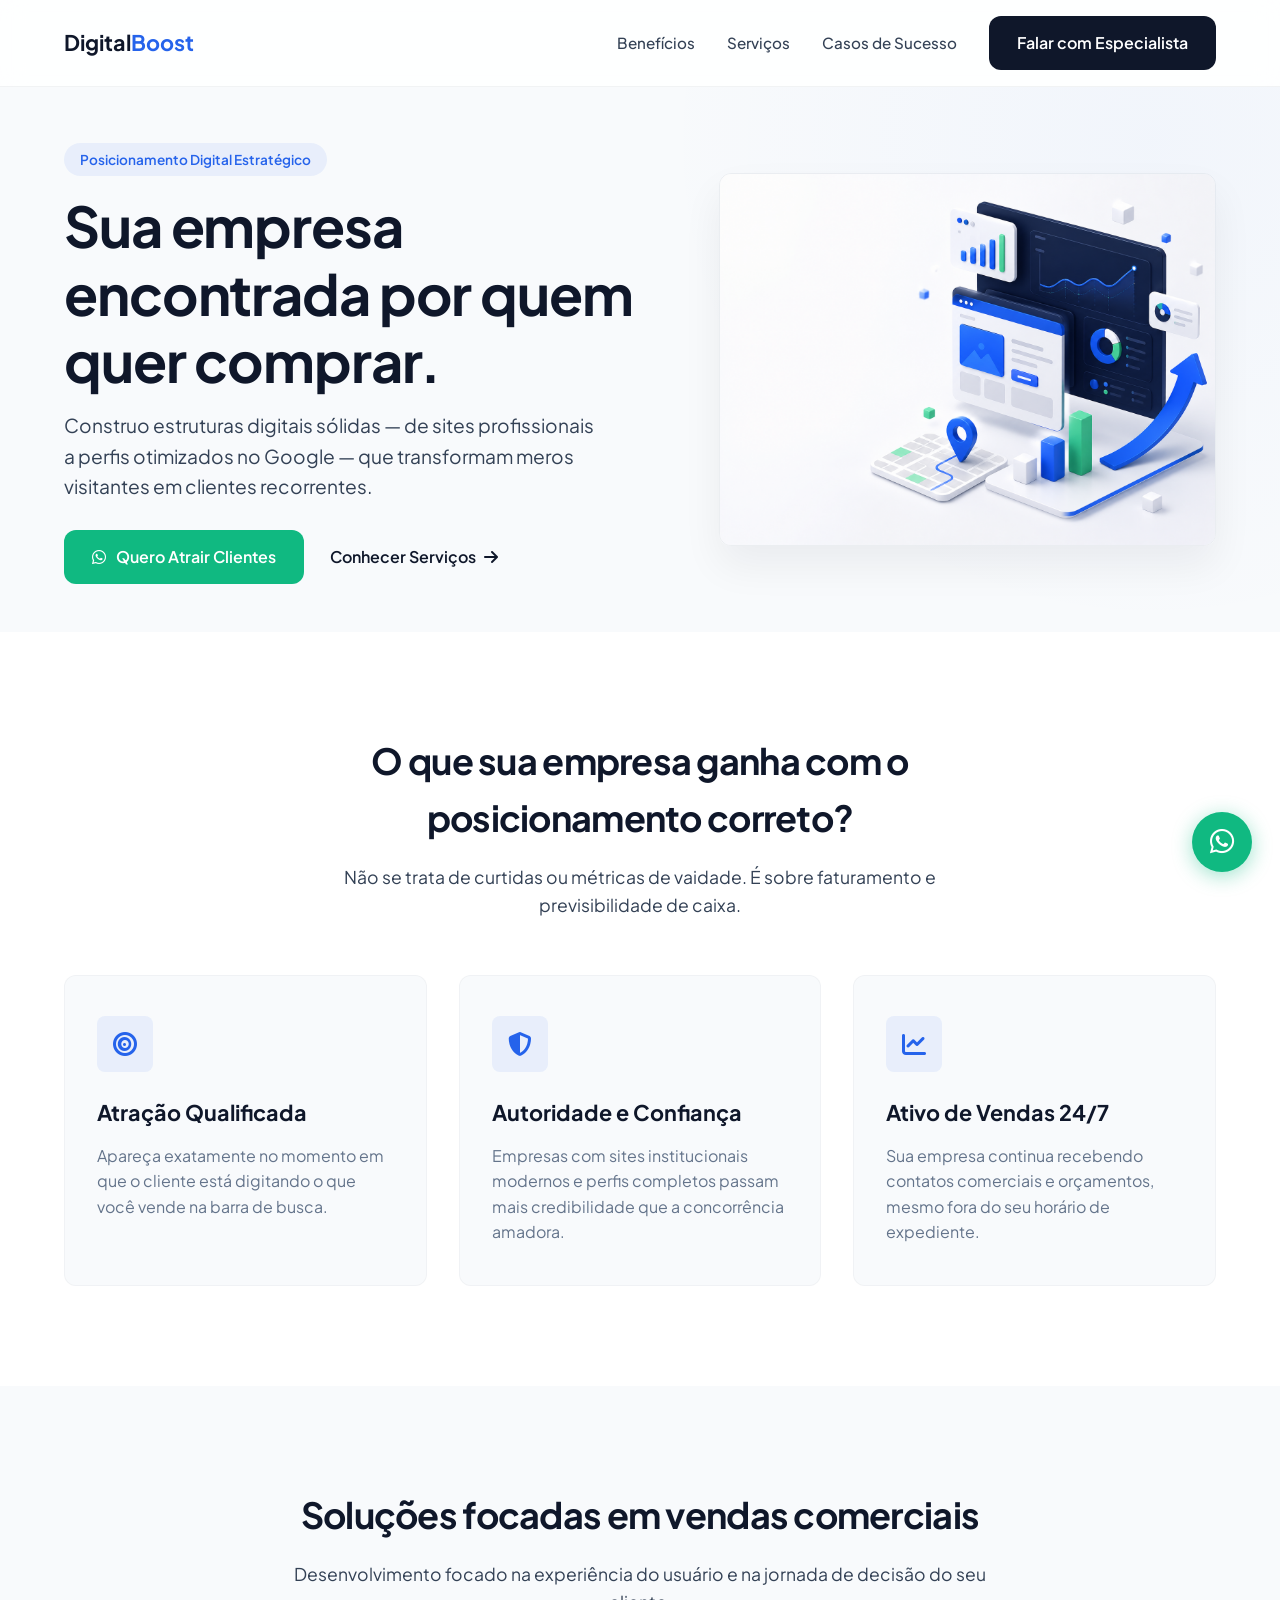
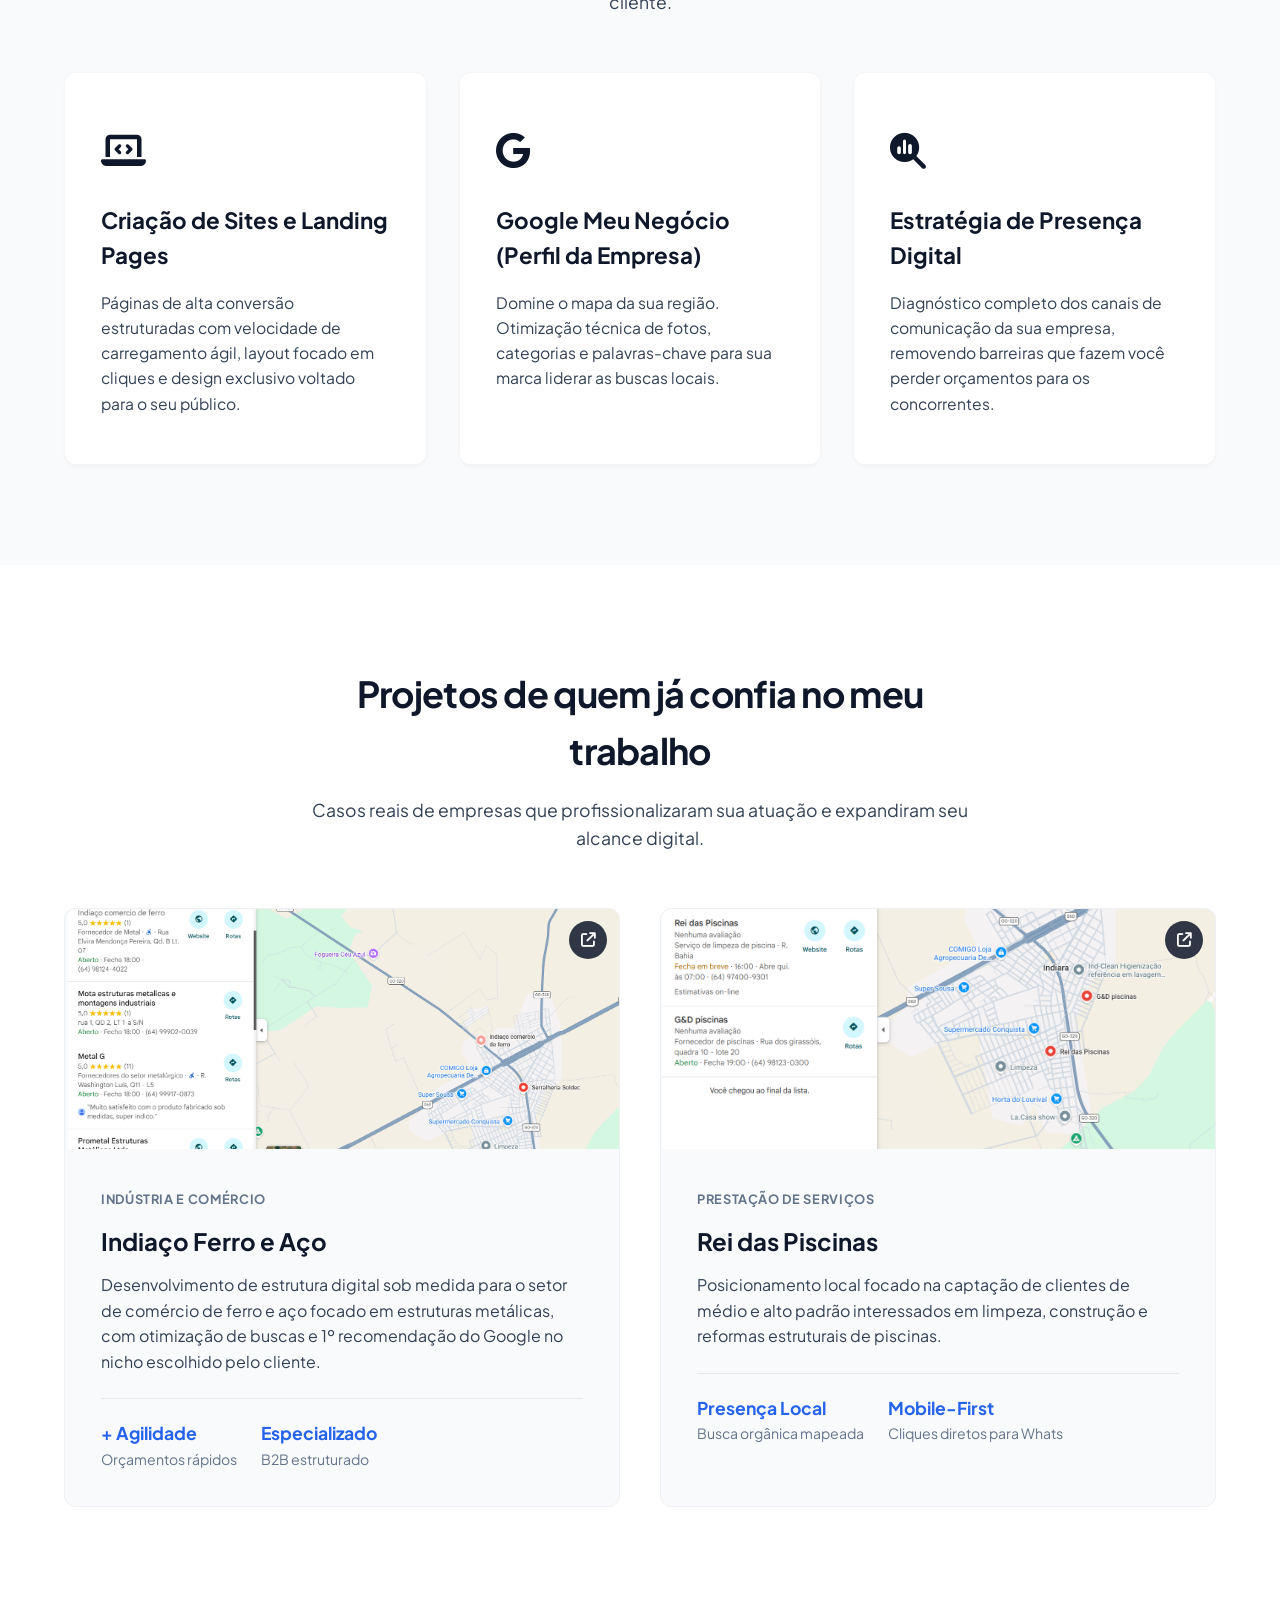
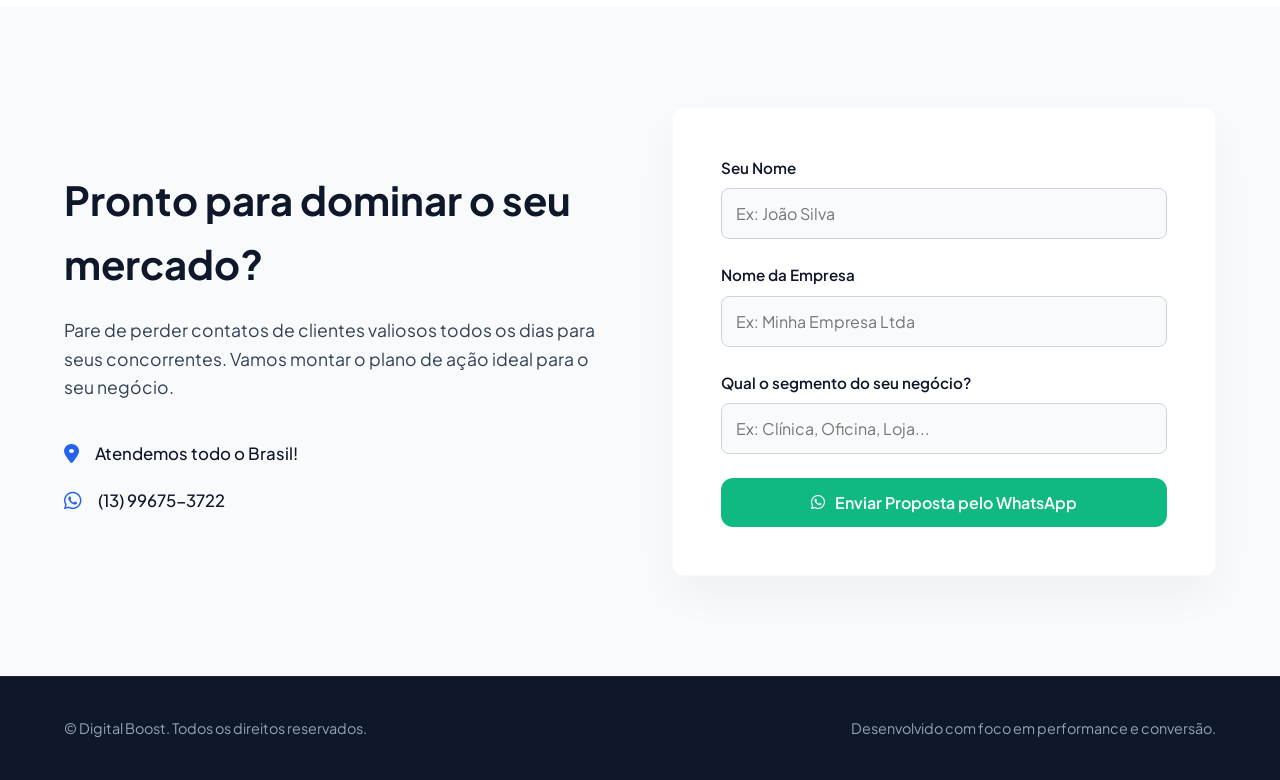
==== index.html @ 7103de3c "Primeira Versao do site" ====
<!DOCTYPE html>
<html lang="pt-BR">
<head>
    <meta charset="UTF-8">
    <meta name="viewport" content="width=device-width, initial-scale=1.0">
    <meta name="description" content="Digital Boost: especialista em posicionamento digital, criação de sites e Google Meu Negócio. Atraia mais clientes qualificados para sua empresa.">
    <meta name="keywords" content="posicionamento digital, criação de sites, google meu negocio, marketing digital, landing page, colocar empresa no google, digital boost, presença digital">
    <meta name="robots" content="index, follow">
    
    <!-- Open Graph (Redes Sociais) -->
    <meta property="og:title" content="Digital Boost | Posicionamento Digital e Sites de Alta Conversão">
    <meta property="og:description" content="Transforme a presença digital da sua empresa. Criação de sites profissionais e otimização de Google Meu Negócio.">
    <meta property="og:type" content="website">
    <meta property="og:url" content="https://www.digitalboost.com.br">
    <!-- FIX: og:image adicionado (substituir pelo caminho real da imagem) -->
    <meta property="og:image" content="imagens/og-cover.jpg">
    
    <title>Digital Boost | Posicionamento Digital e Sites de Alta Conversão</title>
    
    <link rel="preconnect" href="https://fonts.googleapis.com">
    <link rel="preconnect" href="https://fonts.gstatic.com" crossorigin>
    <link href="https://fonts.googleapis.com/css2?family=Plus+Jakarta+Sans:wght@400;500;600;700&display=swap" rel="stylesheet">
    <link rel="stylesheet" href="https://cdnjs.cloudflare.com/ajax/libs/font-awesome/6.4.0/css/all.min.css">
    
    <link rel="stylesheet" href="style.css">

    <!-- Schema.org para SEO Local — FIX: telefone e url corrigidos -->
    <script type="application/ld+json">
    {
      "@context": "https://schema.org",
      "@type": "LocalBusiness",
      "name": "Digital Boost - Posicionamento Digital",
      "telephone": "+5513996753722",
      "url": "https://www.digitalboost.com.br",
      "address": {
        "@type": "PostalAddress",
        "addressLocality": "São Paulo",
        "addressRegion": "SP",
        "addressCountry": "BR"
      },
      "service": [
        {"@type": "Service", "name": "Criação de Sites"},
        {"@type": "Service", "name": "Otimização de Google Meu Negócio"},
        {"@type": "Service", "name": "Posicionamento Digital Estratégico"}
      ]
    }
    </script>
</head>
<body>

    <!-- Header Navigation -->
    <header class="header">
        <div class="container header-container">
            <!-- FIX: nome da marca atualizado para Digital Boost -->
            <a href="#" class="logo">Digital<span>Boost</span></a>
            <nav class="nav-menu" role="navigation" aria-label="Menu principal">
                <a href="#beneficios">Benefícios</a>
                <a href="#servicos">Serviços</a>
                <a href="#experiencia">Casos de Sucesso</a>
                <a href="#contato" class="btn btn-secondary">Falar com Especialista</a>
            </nav>
            <button class="menu-toggle" aria-label="Abrir menu" aria-expanded="false" aria-controls="nav-menu">
                <i class="fa-solid fa-bars" aria-hidden="true"></i>
            </button>
        </div>
    </header>

    <!-- Hero Section -->
    <section class="hero">
        <div class="container hero-container">
            <div class="hero-content">
                <span class="badge">Posicionamento Digital Estratégico</span>
                <h1>Sua empresa encontrada por quem quer comprar.</h1>
                <p>Construo estruturas digitais sólidas — de sites profissionais a perfis otimizados no Google — que transformam meros visitantes em clientes recorrentes.</p>
                <div class="hero-actions">
                    <!-- FIX: número de WhatsApp corrigido para 5513996753722 -->
                    <a href="https://wa.me/5513996753722?text=Olá! Gostaria de posicionar minha empresa na internet." target="_blank" rel="noopener noreferrer" class="btn btn-primary">
                        <i class="fa-brands fa-whatsapp" aria-hidden="true"></i> Quero Atrair Clientes
                    </a>
                    <a href="#servicos" class="btn btn-text">Conhecer Serviços <i class="fa-solid fa-arrow-right" aria-hidden="true"></i></a>
                </div>
            </div>
            <div class="hero-image">
                <img src="imagens/hero-image.png" alt="Dashboard de métricas e posicionamento digital" loading="eager" width="600" height="450">
            </div>
        </div>
    </section>

    <!-- Benefícios / Para Quem É -->
    <section id="beneficios" class="beneficios">
        <div class="container">
            <div class="section-header">
                <h2>O que sua empresa ganha com o posicionamento correto?</h2>
                <p>Não se trata de curtidas ou métricas de vaidade. É sobre faturamento e previsibilidade de caixa.</p>
            </div>
            <div class="beneficios-grid">
                <div class="beneficio-card">
                    <div class="icon-box"><i class="fa-solid fa-bullseye" aria-hidden="true"></i></div>
                    <h3>Atração Qualificada</h3>
                    <p>Apareça exatamente no momento em que o cliente está digitando o que você vende na barra de busca.</p>
                </div>
                <div class="beneficio-card">
                    <div class="icon-box"><i class="fa-solid fa-shield-halved" aria-hidden="true"></i></div>
                    <h3>Autoridade e Confiança</h3>
                    <p>Empresas com sites institucionais modernos e perfis completos passam mais credibilidade que a concorrência amadora.</p>
                </div>
                <div class="beneficio-card">
                    <div class="icon-box"><i class="fa-solid fa-chart-line" aria-hidden="true"></i></div>
                    <h3>Ativo de Vendas 24/7</h3>
                    <p>Sua empresa continua recebendo contatos comerciais e orçamentos, mesmo fora do seu horário de expediente.</p>
                </div>
            </div>
        </div>
    </section>

    <!-- Serviços -->
    <section id="servicos" class="servicos">
        <div class="container">
            <div class="section-header">
                <h2>Soluções focadas em vendas comerciais</h2>
                <p>Desenvolvimento focado na experiência do usuário e na jornada de decisão do seu cliente.</p>
            </div>
            <div class="servicos-grid">
                <div class="servico-card">
                    <div class="servico-icon"><i class="fa-solid fa-laptop-code" aria-hidden="true"></i></div>
                    <h3>Criação de Sites e Landing Pages</h3>
                    <p>Páginas de alta conversão estruturadas com velocidade de carregamento ágil, layout focado em cliques e design exclusivo voltado para o seu público.</p>
                </div>
                <div class="servico-card">
                    <div class="servico-icon"><i class="fa-brands fa-google" aria-hidden="true"></i></div>
                    <h3>Google Meu Negócio (Perfil da Empresa)</h3>
                    <p>Domine o mapa da sua região. Otimização técnica de fotos, categorias e palavras-chave para sua marca liderar as buscas locais.</p>
                </div>
                <div class="servico-card">
                    <div class="servico-icon"><i class="fa-solid fa-magnifying-glass-chart" aria-hidden="true"></i></div>
                    <h3>Estratégia de Presença Digital</h3>
                    <p>Diagnóstico completo dos canais de comunicação da sua empresa, removendo barreiras que fazem você perder orçamentos para os concorrentes.</p>
                </div>
            </div>
        </div>
    </section>

    <!-- Experiência / Prova Social -->
    <section id="experiencia" class="experiencia">
        <div class="container">
            <div class="section-header">
                <h2>Projetos de quem já confia no meu trabalho</h2>
                <p>Casos reais de empresas que profissionalizaram sua atuação e expandiram seu alcance digital.</p>
            </div>
            <div class="portfolio-grid">
                <!-- Cliente 1 -->
                <div class="portfolio-card">
                    <div class="portfolio-img-wrapper">
                        <!-- FIX: loading="lazy" adicionado nas imagens abaixo da dobra -->
                        <!-- FIX: imagem agora dentro do <a> — clicar na foto leva ao site do cliente -->
                        <a href="https://www.indiaco.com.br" target="_blank" rel="noopener noreferrer" class="portfolio-link" aria-label="Visitar site da Indiaço Ferro e Aço">
                            <img src="imagens/case-indiaco.png" alt="Case de Sucesso Indiaço - site de comércio de ferro e aço" loading="lazy" width="600" height="240">
                            <i class="fa-solid fa-arrow-up-right-from-square" aria-hidden="true"></i>
                        </a>
                    </div>
                    <div class="portfolio-content">
                        <span class="client-tag">Indústria e Comércio</span>
                        <h3>Indiaço Ferro e Aço</h3>
                        <p class="description">Desenvolvimento de estrutura digital sob medida para o setor de comércio de ferro e aço focado em estruturas metálicas, com otimização de buscas e 1º recomendação do Google no nicho escolhido pelo cliente.</p>
                        <div class="results">
                            <div class="result-item"><strong>+ Agilidade</strong><span>Orçamentos rápidos</span></div>
                            <div class="result-item"><strong>Especializado</strong><span>B2B estruturado</span></div>
                        </div>
                    </div>
                </div>
                <!-- Cliente 2 -->
                <div class="portfolio-card">
                    <div class="portfolio-img-wrapper">
                        <a href="https://reidaspiscinas.vercel.app" target="_blank" rel="noopener noreferrer" class="portfolio-link" aria-label="Visitar site do Rei das Piscinas">
                            <img src="imagens/case-rei-das-piscinas.png" alt="Case de Sucesso Rei das Piscinas - posicionamento local" loading="lazy" width="600" height="240">
                            <i class="fa-solid fa-arrow-up-right-from-square" aria-hidden="true"></i>
                        </a>
                    </div>
                    <div class="portfolio-content">
                        <span class="client-tag">Prestação de Serviços</span>
                        <h3>Rei das Piscinas</h3>
                        <p class="description">Posicionamento local focado na captação de clientes de médio e alto padrão interessados em limpeza, construção e reformas estruturais de piscinas.</p>
                        <div class="results">
                            <div class="result-item"><strong>Presença Local</strong><span>Busca orgânica mapeada</span></div>
                            <div class="result-item"><strong>Mobile-First</strong><span>Cliques diretos para Whats</span></div>
                        </div>
                    </div>
                </div>
            </div>
        </div>
    </section>

    <!-- Contato -->
    <section id="contato" class="contato">
        <div class="container contato-container">
            <div class="contato-info">
                <h2>Pronto para dominar o seu mercado?</h2>
                <p>Pare de perder contatos de clientes valiosos todos os dias para seus concorrentes. Vamos montar o plano de ação ideal para o seu negócio.</p>
                <div class="info-items">
                    <div class="info-item">
                        <i class="fa-solid fa-location-dot" aria-hidden="true"></i>
                        <span>Atendemos todo o Brasil!</span>
                    </div>
                    <div class="info-item">
                        <i class="fa-brands fa-whatsapp" aria-hidden="true"></i>
                        <!-- FIX: número atualizado -->
                        <span>(13) 99675-3722</span>
                    </div>
                </div>
            </div>
            <div class="contato-form-wrapper">
                <!-- FIX: novalidate evita submit nativo; action="#" previne reload acidental -->
                <form id="leadForm" class="contato-form" action="#" novalidate>
                    <div class="form-group">
                        <label for="name">Seu Nome</label>
                        <input type="text" id="name" name="name" required placeholder="Ex: João Silva" autocomplete="name">
                    </div>
                    <div class="form-group">
                        <label for="company">Nome da Empresa</label>
                        <input type="text" id="company" name="company" required placeholder="Ex: Minha Empresa Ltda" autocomplete="organization">
                    </div>
                    <div class="form-group">
                        <label for="segment">Qual o segmento do seu negócio?</label>
                        <input type="text" id="segment" name="segment" required placeholder="Ex: Clínica, Oficina, Loja...">
                    </div>
                    <!-- FIX: botão com estado de carregamento (gerenciado via JS) -->
                    <button type="submit" class="btn btn-primary btn-full" id="submitBtn">
                        <i class="fa-brands fa-whatsapp" aria-hidden="true"></i>
                        <span class="btn-label">Enviar Proposta pelo WhatsApp</span>
                    </button>
                </form>
            </div>
        </div>
    </section>

    <!-- Footer -->
    <footer class="footer">
        <div class="container footer-container">
            <!-- FIX: NAP (Nome, Endereço, Telefone) para SEO local -->
            <p>&copy; <span id="footerYear"></span> Digital Boost. Todos os direitos reservados.</p>
            <p>Desenvolvido com foco em performance e conversão.</p>
        </div>
    </footer>

    <!-- FIX: Botão flutuante de WhatsApp (estava ausente no projeto original) -->
    <a href="https://wa.me/5513996753722?text=Olá! Vim pelo site e gostaria de um diagnóstico gratuito." 
       target="_blank" rel="noopener noreferrer" 
       class="whatsapp-float" 
       aria-label="Falar pelo WhatsApp">
        <i class="fa-brands fa-whatsapp" aria-hidden="true"></i>
    </a>

    <script src="script.js"></script>
</body>
</html>
---- style.css ----
/* ==========================================================================
   RESET & VARIÁVEIS DO SISTEMA DE DESIGN
   ========================================================================== */
:root {
    --bg-primary: #f8fafc;
    --bg-secondary: #ffffff;
    --color-primary: #0f172a;
    --color-secondary: #334155;
    --color-muted: #64748b;
    --color-accent: #2563eb;
    --color-success: #10b981;
    
    --font-main: 'Plus Jakarta Sans', sans-serif;
    --border-radius: 12px;
    --transition-fast: 0.2s ease;
    --transition-normal: 0.3s ease;
    --container-width: 1200px;
}

/* FIX: scroll-behavior movido para html, não no seletor universal */
html {
    scroll-behavior: smooth;
}

* {
    box-sizing: border-box;
    margin: 0;
    padding: 0;
    font-family: var(--font-main);
}

body {
    background-color: var(--bg-primary);
    color: var(--color-primary);
    line-height: 1.6;
    overflow-x: hidden;
}

/* ==========================================================================
   COMPONENTES GLOBAIS REUSÁVEIS
   ========================================================================== */
.container {
    width: 100%;
    max-width: var(--container-width);
    margin: 0 auto;
    padding: 0 24px;
}

.btn {
    display: inline-flex;
    align-items: center;
    justify-content: center;
    gap: 10px;
    padding: 14px 28px;
    border-radius: var(--border-radius);
    font-weight: 600;
    font-size: 1rem;
    text-decoration: none;
    cursor: pointer;
    transition: all var(--transition-fast);
    border: none;
    min-height: 48px; /* FIX: área de toque mínima para acessibilidade mobile */
}

.btn-primary {
    background-color: var(--color-success);
    color: #ffffff;
}

.btn-primary:hover {
    background-color: #059669;
    transform: translateY(-2px);
    box-shadow: 0 8px 20px rgba(16, 185, 129, 0.2);
}

/* FIX: estado de carregamento do botão de submit */
.btn-primary:disabled {
    opacity: 0.7;
    cursor: not-allowed;
    transform: none;
}

.btn-secondary {
    background-color: var(--color-primary);
    color: #ffffff;
}

.btn-secondary:hover {
    background-color: #1e293b;
}

.btn-text {
    display: inline-flex;
    align-items: center;
    gap: 8px;
    min-height: 44px;
    background: transparent;
    color: var(--color-primary);
    padding: 10px;
}

.btn-text:hover {
    color: var(--color-accent);
}

.btn-full {
    width: 100%;
}

.badge {
    display: inline-block;
    background-color: rgba(37, 99, 235, 0.08);
    color: var(--color-accent);
    padding: 6px 16px;
    border-radius: 50px;
    font-size: 0.85rem;
    font-weight: 600;
    margin-bottom: 16px;
}

.section-header {
    text-align: center;
    max-width: 700px;
    margin: 0 auto 56px auto;
}

.section-header h2 {
    font-size: 2.25rem;
    font-weight: 700;
    letter-spacing: -0.02em;
    margin-bottom: 16px;
}

.section-header p {
    color: var(--color-secondary);
    font-size: 1.1rem;
}

/* ==========================================================================
   HEADER & NAVEGAÇÃO
   ========================================================================== */
.header {
    background-color: rgba(255, 255, 255, 0.85);
    backdrop-filter: blur(12px);
    -webkit-backdrop-filter: blur(12px); /* FIX: prefixo Safari */
    position: sticky;
    top: 0;
    z-index: 100;
    border-bottom: 1px solid rgba(15, 23, 42, 0.05);
    padding: 16px 0;
}

.header-container {
    display: flex;
    justify-content: space-between;
    align-items: center;
}

.logo {
    font-weight: 700;
    font-size: 1.35rem;
    color: var(--color-primary);
    text-decoration: none;
}

.logo span {
    color: var(--color-accent);
}

.nav-menu {
    display: flex;
    align-items: center;
    gap: 32px;
}

.nav-menu a:not(.btn) {
    text-decoration: none;
    color: var(--color-secondary);
    font-weight: 500;
    font-size: 0.95rem;
    transition: color var(--transition-fast);
}

.nav-menu a:not(.btn):hover {
    color: var(--color-accent);
}

.menu-toggle {
    display: none;
    background: transparent;
    border: none;
    font-size: 1.5rem;
    color: var(--color-primary);
    cursor: pointer;
    /* FIX: área de toque mínima */
    min-width: 44px;
    min-height: 44px;
    align-items: center;
    justify-content: center;
}

/* ==========================================================================
   HERO SECTION
   ========================================================================== */
.hero {
    padding: 56px 0 48px;
    background: radial-gradient(circle at 90% 10%, rgba(37, 99, 235, 0.03) 0%, transparent 40%);
}

.hero-container {
    display: grid;
    grid-template-columns: 1.1fr 0.9fr;
    align-items: center;
    gap: 48px;
}

.hero-content h1 {
    /* FIX: font-size fluido com clamp() — em telas pequenas o valor fixo de 3.5rem
       estourava o container e quebrava palavras de forma feia */
    font-size: clamp(1.85rem, 7vw + 0.5rem, 3.5rem);
    /* FIX: era "line-weight" (inválido) — corrigido para "line-height" */
    line-height: 1.2;
    font-weight: 700;
    letter-spacing: -0.02em;
    margin-bottom: 16px;
}

.hero-content p {
    font-size: clamp(1rem, 2vw + 0.6rem, 1.2rem);
    color: var(--color-secondary);
    margin-bottom: 28px;
    max-width: 540px;
}

.hero-actions {
    display: flex;
    align-items: center;
    gap: 16px;
}

.hero-image img {
    width: 100%;
    height: auto;
    border-radius: var(--border-radius);
    box-shadow: 0 20px 40px rgba(15, 23, 42, 0.06);
    border: 1px solid rgba(15, 23, 42, 0.05);
}

/* ==========================================================================
   BENEFÍCIOS / PARA QUEM É
   ========================================================================== */
.beneficios {
    padding: 100px 0;
    background-color: var(--bg-secondary);
}

.beneficios-grid {
    display: grid;
    grid-template-columns: repeat(3, 1fr);
    gap: 32px;
}

.beneficio-card {
    padding: 40px 32px;
    background: var(--bg-primary);
    border-radius: var(--border-radius);
    border: 1px solid rgba(15, 23, 42, 0.03);
}

.icon-box {
    width: 56px;
    height: 56px;
    background-color: rgba(37, 99, 235, 0.08);
    color: var(--color-accent);
    border-radius: 8px;
    display: flex;
    align-items: center;
    justify-content: center;
    font-size: 1.5rem;
    margin-bottom: 24px;
}

.beneficio-card h3 {
    font-size: 1.35rem;
    margin-bottom: 12px;
}

.beneficio-card p {
    color: var(--color-muted);
}

/* ==========================================================================
   SERVIÇOS
   ========================================================================== */
.servicos {
    padding: 100px 0;
}

.servicos-grid {
    display: grid;
    grid-template-columns: repeat(3, 1fr);
    gap: 32px;
}

.servico-card {
    background-color: var(--bg-secondary);
    padding: 48px 36px;
    border-radius: var(--border-radius);
    box-shadow: 0 4px 6px -1px rgba(0, 0, 0, 0.02), 0 2px 4px -1px rgba(0, 0, 0, 0.02);
    border: 1px solid rgba(15, 23, 42, 0.04);
}

.servico-icon {
    font-size: 2.25rem;
    color: var(--color-primary);
    margin-bottom: 24px;
}

.servico-card h3 {
    font-size: 1.4rem;
    margin-bottom: 16px;
}

.servico-card p {
    color: var(--color-secondary);
    font-size: 0.98rem;
}

/* ==========================================================================
   EXPERIÊNCIA / PROVA SOCIAL
   ========================================================================== */
.experiencia {
    padding: 100px 0;
    background-color: var(--bg-secondary);
}

.portfolio-grid {
    display: grid;
    grid-template-columns: repeat(2, 1fr);
    gap: 40px;
}

.portfolio-card {
    background: var(--bg-primary);
    border-radius: var(--border-radius);
    overflow: hidden;
    border: 1px solid rgba(15, 23, 42, 0.04);
}

.portfolio-img-wrapper {
    position: relative;
    width: 100%;
    height: 240px;
    background-color: #e2e8f0;
    overflow: hidden;
}

/* FIX: .portfolio-link não tinha NENHUM CSS — o link existia, mas era um
   ícone solto sem posicionamento. Agora cobre toda a foto (clicável) e
   mostra um selo "abrir site" no canto. */
.portfolio-link {
    position: absolute;
    inset: 0;
    display: block;
}

.portfolio-link img {
    width: 100%;
    height: 100%;
    object-fit: cover;
    display: block;
    transition: transform var(--transition-normal);
}

.portfolio-link i {
    position: absolute;
    top: 12px;
    right: 12px;
    width: 38px;
    height: 38px;
    display: flex;
    align-items: center;
    justify-content: center;
    background-color: rgba(15, 23, 42, 0.85);
    color: #ffffff;
    border-radius: 50%;
    font-size: 0.9rem;
    transition: transform var(--transition-fast), background-color var(--transition-fast);
}

.portfolio-card:hover .portfolio-img-wrapper img {
    transform: scale(1.03);
}

.portfolio-card:hover .portfolio-link i {
    background-color: var(--color-accent);
    transform: scale(1.08);
}

.portfolio-content {
    padding: 36px;
}

.client-tag {
    display: inline-block;
    font-size: 0.8rem;
    text-transform: uppercase;
    font-weight: 700;
    letter-spacing: 0.05em;
    color: var(--color-muted);
    margin-bottom: 12px;
}

.portfolio-content h3 {
    font-size: 1.5rem;
    margin-bottom: 12px;
}

.portfolio-content .description {
    color: var(--color-secondary);
    margin-bottom: 24px;
}

.results {
    display: flex;
    gap: 24px;
    border-top: 1px solid rgba(15, 23, 42, 0.08);
    padding-top: 20px;
}

.result-item {
    display: flex;
    flex-direction: column;
}

.result-item strong {
    color: var(--color-accent);
    font-size: 1.1rem;
}

.result-item span {
    font-size: 0.88rem;
    color: var(--color-muted);
}

/* ==========================================================================
   SEÇÃO DE CONTATO & FORMULÁRIO
   ========================================================================== */
.contato {
    padding: 100px 0;
}

.contato-container {
    display: grid;
    grid-template-columns: 1fr 1fr;
    gap: 64px;
    align-items: center;
}

.contato-info h2 {
    font-size: 2.5rem;
    margin-bottom: 20px;
}

.contato-info p {
    font-size: 1.1rem;
    color: var(--color-secondary);
    margin-bottom: 40px;
}

.info-items {
    display: flex;
    flex-direction: column;
    gap: 20px;
}

.info-item {
    display: flex;
    align-items: center;
    gap: 16px;
    font-size: 1.05rem;
    font-weight: 500;
}

.info-item i {
    color: var(--color-accent);
    font-size: 1.25rem;
}

.contato-form-wrapper {
    background-color: var(--bg-secondary);
    padding: 48px;
    border-radius: var(--border-radius);
    box-shadow: 0 20px 40px rgba(15, 23, 42, 0.04);
    border: 1px solid rgba(15, 23, 42, 0.02);
}

.contato-form .form-group {
    margin-bottom: 24px;
}

.contato-form label {
    display: block;
    font-weight: 600;
    margin-bottom: 8px;
    font-size: 0.95rem;
}

.contato-form input {
    width: 100%;
    padding: 14px;
    border: 1px solid #cbd5e1;
    border-radius: 8px;
    font-size: 1rem;
    background-color: var(--bg-primary);
    transition: border var(--transition-fast);
}

.contato-form input:focus {
    outline: none;
    border-color: var(--color-accent);
    /* FIX: box-shadow de foco para acessibilidade */
    box-shadow: 0 0 0 3px rgba(37, 99, 235, 0.12);
}

/* FIX: estado de erro no input */
.contato-form input.input-error {
    border-color: #ef4444;
}

/* ==========================================================================
   BOTÃO FLUTUANTE DE WHATSAPP (estava ausente no projeto original)
   ========================================================================== */
.whatsapp-float {
    position: fixed;
    bottom: 28px;
    right: 28px;
    z-index: 999;
    width: 60px;
    height: 60px;
    background-color: var(--color-success);
    color: #ffffff;
    border-radius: 50%;
    display: flex;
    align-items: center;
    justify-content: center;
    font-size: 1.75rem;
    box-shadow: 0 4px 20px rgba(16, 185, 129, 0.4);
    text-decoration: none;
    transition: transform var(--transition-fast), box-shadow var(--transition-fast);
}

.whatsapp-float:hover {
    transform: scale(1.1);
    box-shadow: 0 6px 28px rgba(16, 185, 129, 0.5);
}

/* ==========================================================================
   FOOTER
   ========================================================================== */
.footer {
    background-color: var(--color-primary);
    color: #94a3b8;
    padding: 40px 0;
    font-size: 0.9rem;
    border-top: 1px solid rgba(255, 255, 255, 0.05);
}

.footer-container {
    display: flex;
    justify-content: space-between;
    align-items: center;
}

/* ==========================================================================
   RESPONSIVIDADE
   ========================================================================== */
@media (max-width: 968px) {
    .menu-toggle {
        display: flex; /* FIX: era "display: block" — "flex" alinha o ícone corretamente */
    }

    /* FIX: menu mobile usa visibility/opacity em vez de display:none/flex
       para evitar conflito com a regra base do desktop */
    .nav-menu {
        position: absolute;
        top: 100%;
        left: 0;
        right: 0;
        background-color: var(--bg-secondary);
        flex-direction: column;
        padding: 32px;
        gap: 24px;
        border-bottom: 1px solid rgba(15, 23, 42, 0.1);
        box-shadow: 0 10px 15px -3px rgba(0, 0, 0, 0.05);
        /* FIX: substituído display:none por visibility+opacity para transição suave */
        visibility: hidden;
        opacity: 0;
        pointer-events: none;
        transition: opacity var(--transition-normal), visibility var(--transition-normal);
        display: flex; /* sempre flex, controlado por visibility */
    }

    .nav-menu.active {
        visibility: visible;
        opacity: 1;
        pointer-events: auto;
    }

    .hero-container, 
    .contato-container {
        grid-template-columns: 1fr;
        gap: 32px;
    }

    .hero-content {
        text-align: center;
    }
    
    .hero-content p {
        margin: 0 auto 28px auto;
    }

    .hero-actions {
        justify-content: center;
        flex-direction: column;
        width: 100%;
        gap: 12px;
    }

    .hero-actions .btn {
        width: 100%;
    }

    /* FIX: limita a altura da imagem da hero em telas estreitas/altas,
       evitando que ela empurre o conteúdo para fora da primeira viewport */
    .hero-image img {
        max-height: 320px;
        object-fit: cover;
    }

    .beneficios-grid,
    .servicos-grid,
    .portfolio-grid {
        grid-template-columns: 1fr;
        gap: 24px;
    }
    
    .section-header h2 {
        font-size: 1.85rem;
    }
    
    .contato-form-wrapper {
        padding: 24px;
    }
    
    .footer-container {
        flex-direction: column;
        gap: 12px;
        text-align: center;
    }

    .whatsapp-float {
        bottom: 20px;
        right: 20px;
        width: 54px;
        height: 54px;
        font-size: 1.5rem;
    }
}

/* FIX: refinamento extra para celulares pequenos (320px–480px),
   onde os paddings/tamanhos do breakpoint de tablet ainda ficam largos demais */
@media (max-width: 480px) {
    .container {
        padding: 0 16px;
    }

    .hero {
        padding: 40px 0 36px;
    }

    .badge {
        font-size: 0.78rem;
        padding: 5px 14px;
        margin-bottom: 12px;
    }

    .hero-content h1 {
        margin-bottom: 14px;
    }

    .hero-content p {
        font-size: 1rem;
    }

    .hero-image img {
        max-height: 220px;
    }

    .btn {
        padding: 13px 22px;
        font-size: 0.95rem;
    }

    .section-header h2 {
        font-size: 1.6rem;
    }

    .section-header {
        margin-bottom: 40px;
    }
}

/* FIX: respeitar preferência de movimento reduzido (acessibilidade) */
@media (prefers-reduced-motion: reduce) {
    html { scroll-behavior: auto; }
    * { transition-duration: 0.01ms !important; }
}
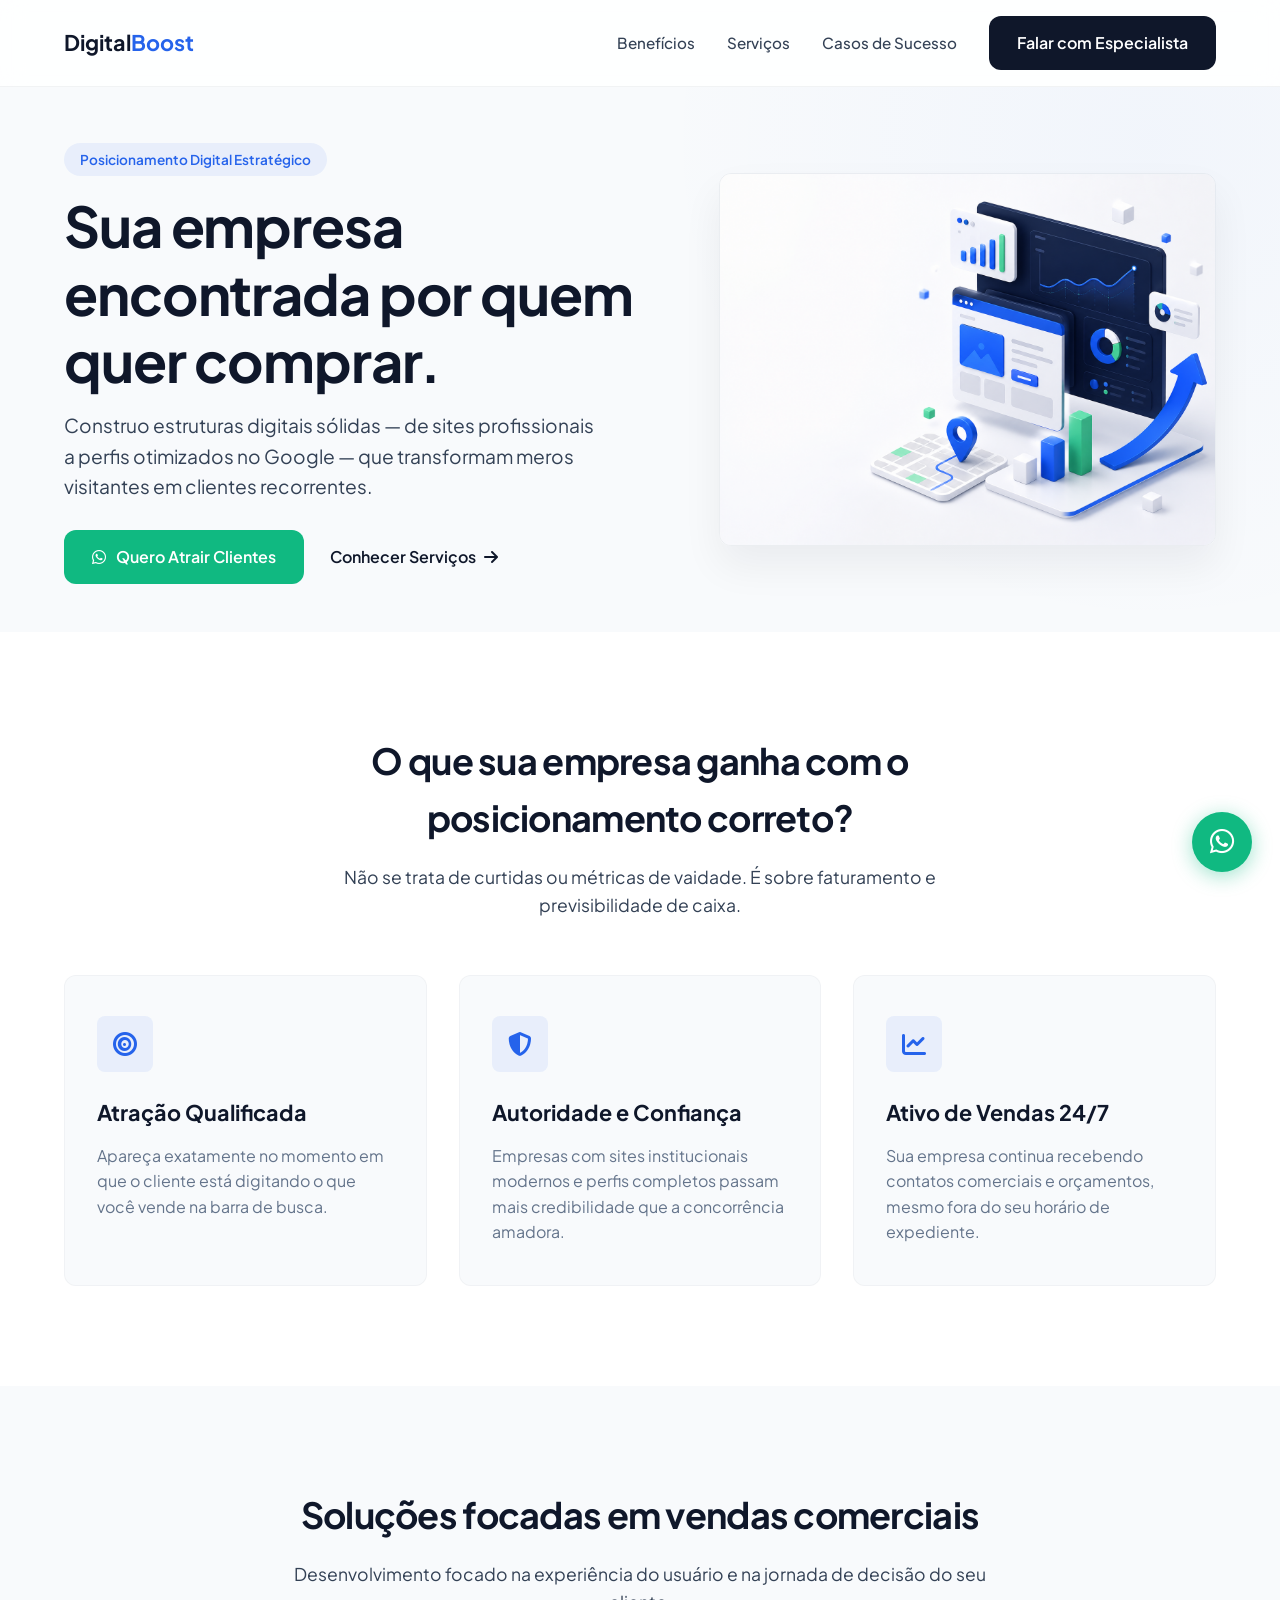
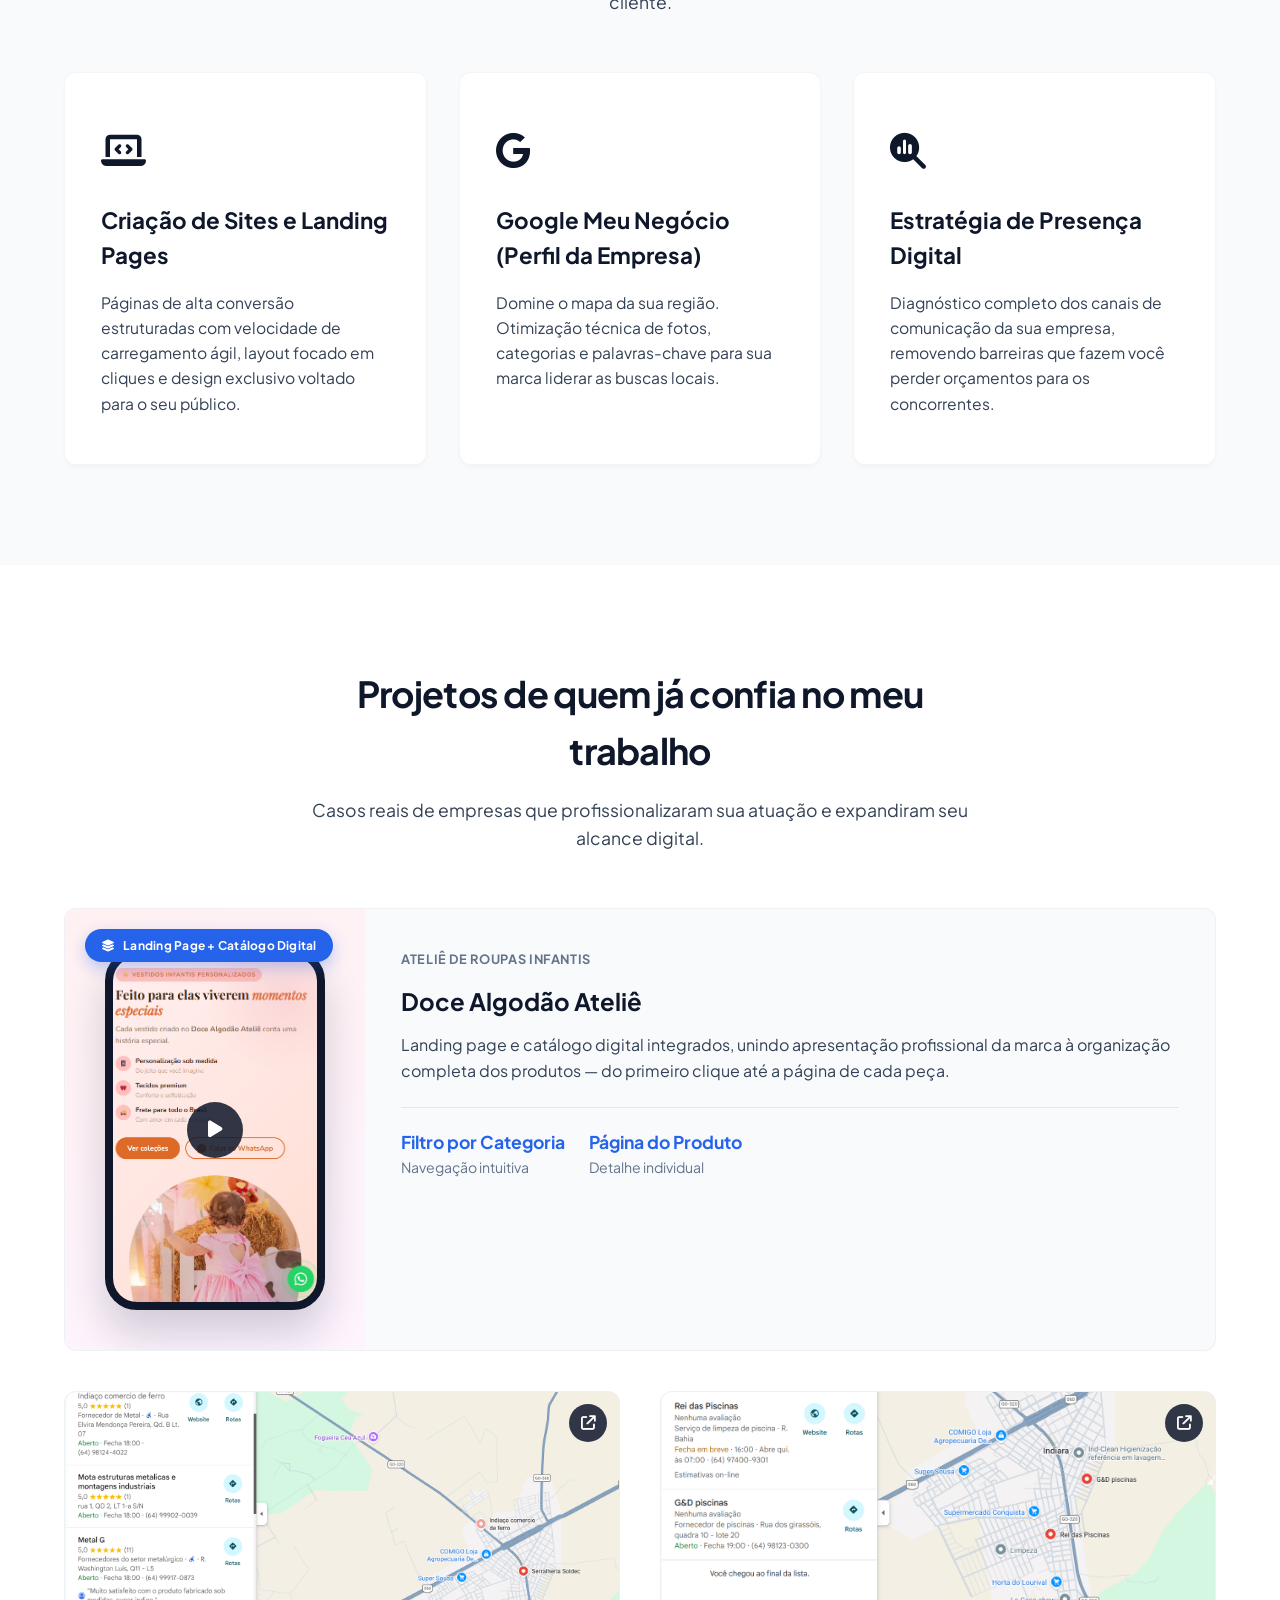
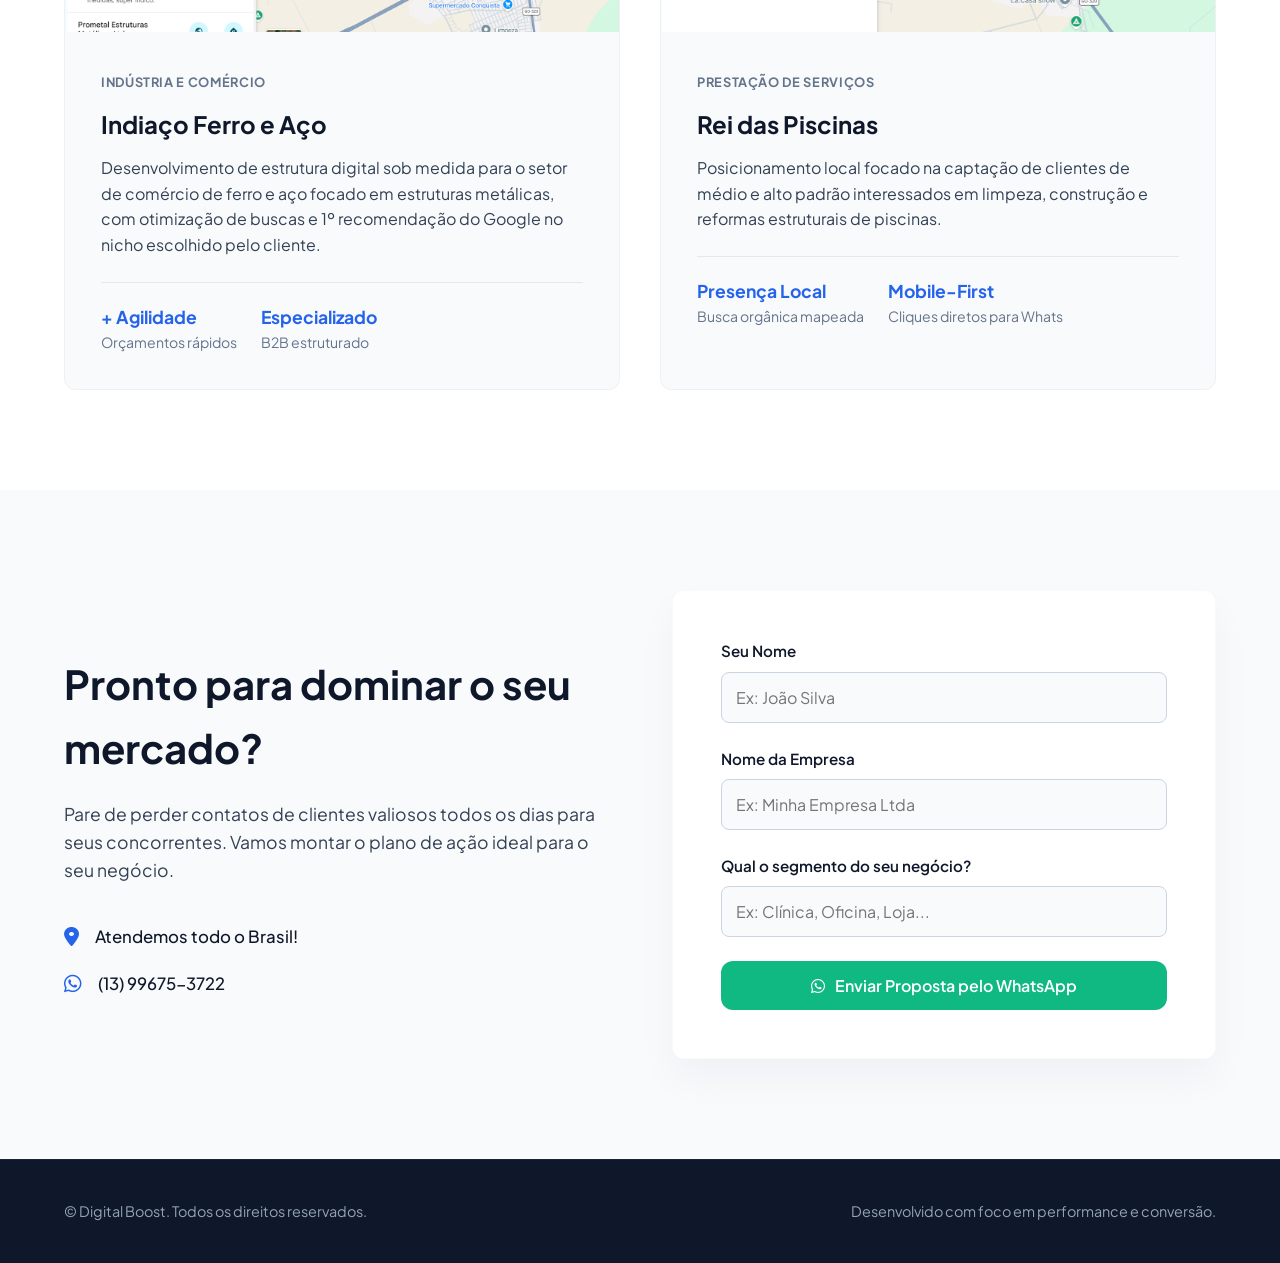
==== commit ff52c939: "Add case atelie" ====
--- a/index.html
+++ b/index.html
@@ -1,6 +1,13 @@
 <!DOCTYPE html>
 <html lang="pt-BR">
 <head>
+    <!-- Google Tag Manager -->
+    <script>(function(w,d,s,l,i){w[l]=w[l]||[];w[l].push({'gtm.start':
+    new Date().getTime(),event:'gtm.js'});var f=d.getElementsByTagName(s)[0],
+    j=d.createElement(s),dl=l!='dataLayer'?'&l='+l:'';j.async=true;j.src=
+    'https://www.googletagmanager.com/gtm.js?id='+i+dl;f.parentNode.insertBefore(j,f);
+    })(window,document,'script','dataLayer','GTM-P9NZ8DZ8');</script>
+    <!-- End Google Tag Manager -->
     <meta charset="UTF-8">
     <meta name="viewport" content="width=device-width, initial-scale=1.0">
     <meta name="description" content="Digital Boost: especialista em posicionamento digital, criação de sites e Google Meu Negócio. Atraia mais clientes qualificados para sua empresa.">
@@ -11,7 +18,7 @@
     <meta property="og:title" content="Digital Boost | Posicionamento Digital e Sites de Alta Conversão">
     <meta property="og:description" content="Transforme a presença digital da sua empresa. Criação de sites profissionais e otimização de Google Meu Negócio.">
     <meta property="og:type" content="website">
-    <meta property="og:url" content="https://www.digitalboost.com.br">
+    <meta property="og:url" content="https://www.dgt-boost.com.br">
     <!-- FIX: og:image adicionado (substituir pelo caminho real da imagem) -->
     <meta property="og:image" content="imagens/og-cover.jpg">
     
@@ -31,7 +38,7 @@
       "@type": "LocalBusiness",
       "name": "Digital Boost - Posicionamento Digital",
       "telephone": "+5513996753722",
-      "url": "https://www.digitalboost.com.br",
+      "url": "https://www.dgt-boost.com.br",
       "address": {
         "@type": "PostalAddress",
         "addressLocality": "São Paulo",
@@ -47,6 +54,10 @@
     </script>
 </head>
 <body>
+    <!-- Google Tag Manager (noscript) -->
+    <noscript><iframe src="https://www.googletagmanager.com/ns.html?id=GTM-P9NZ8DZ8"
+    height="0" width="0" style="display:none;visibility:hidden"></iframe></noscript>
+    <!-- End Google Tag Manager (noscript) -->
 
     <!-- Header Navigation -->
     <header class="header">
@@ -148,6 +159,30 @@
                 <p>Casos reais de empresas que profissionalizaram sua atuação e expandiram seu alcance digital.</p>
             </div>
             <div class="portfolio-grid">
+                <!-- Cliente 0 - Case em Destaque (Landing Page + Catálogo Digital) -->
+                <div class="portfolio-card portfolio-card-featured">
+                    <div class="portfolio-media-wrapper">
+                        <span class="featured-badge"><i class="fa-solid fa-layer-group" aria-hidden="true"></i> Landing Page + Catálogo Digital</span>
+                        <div class="phone-mockup">
+                            <video class="portfolio-video" poster="imagens/case-doce-algodao-poster.png" playsinline preload="none" aria-label="Demonstração de navegação pelo catálogo digital Doce Algodão Ateliê">
+                                <source src="imagens/case-doce-algodao.mp4" type="video/mp4">
+                                Seu navegador não suporta vídeo HTML5.
+                            </video>
+                            <button type="button" class="video-play-btn" aria-label="Reproduzir vídeo demonstrativo do catálogo">
+                                <i class="fa-solid fa-play" aria-hidden="true"></i>
+                            </button>
+                        </div>
+                    </div>
+                    <div class="portfolio-content">
+                        <span class="client-tag">Ateliê de Roupas Infantis</span>
+                        <h3>Doce Algodão Ateliê</h3>
+                        <p class="description">Landing page e catálogo digital integrados, unindo apresentação profissional da marca à organização completa dos produtos — do primeiro clique até a página de cada peça.</p>
+                        <div class="results">
+                            <div class="result-item"><strong>Filtro por Categoria</strong><span>Navegação intuitiva</span></div>
+                            <div class="result-item"><strong>Página do Produto</strong><span>Detalhe individual</span></div>
+                        </div>
+                    </div>
+                </div>
                 <!-- Cliente 1 -->
                 <div class="portfolio-card">
                     <div class="portfolio-img-wrapper">
--- a/style.css
+++ b/style.css
@@ -399,6 +399,90 @@
 
 .portfolio-content {
     padding: 36px;
+}
+
+/* ==========================================================================
+   CARD DE PORTFÓLIO EM DESTAQUE (Landing Page + Catálogo Digital)
+   ========================================================================== */
+.portfolio-card-featured {
+    grid-column: 1 / -1;
+    display: grid;
+    grid-template-columns: 300px 1fr;
+}
+
+.portfolio-media-wrapper {
+    position: relative;
+    display: flex;
+    align-items: center;
+    justify-content: center;
+    padding: 40px 24px;
+    background: linear-gradient(160deg, #fff1f2 0%, #fdf4ff 100%);
+}
+
+.featured-badge {
+    position: absolute;
+    top: 20px;
+    left: 20px;
+    right: 20px;
+    z-index: 2;
+    display: inline-flex;
+    align-items: center;
+    gap: 8px;
+    width: fit-content;
+    background-color: var(--color-accent);
+    color: #ffffff;
+    padding: 7px 16px;
+    border-radius: 50px;
+    font-size: 0.75rem;
+    font-weight: 700;
+    letter-spacing: 0.02em;
+    box-shadow: 0 6px 16px rgba(37, 99, 235, 0.3);
+}
+
+.phone-mockup {
+    position: relative;
+    width: 220px;
+    aspect-ratio: 480 / 788;
+    border-radius: 32px;
+    overflow: hidden;
+    border: 8px solid var(--color-primary);
+    box-shadow: 0 24px 40px rgba(15, 23, 42, 0.18);
+    background-color: #000;
+}
+
+.phone-mockup .portfolio-video {
+    width: 100%;
+    height: 100%;
+    object-fit: cover;
+    display: block;
+}
+
+.video-play-btn {
+    position: absolute;
+    top: 50%;
+    left: 50%;
+    transform: translate(-50%, -50%);
+    width: 56px;
+    height: 56px;
+    border: none;
+    border-radius: 50%;
+    background-color: rgba(15, 23, 42, 0.85);
+    color: #ffffff;
+    font-size: 1.2rem;
+    display: flex;
+    align-items: center;
+    justify-content: center;
+    cursor: pointer;
+    transition: background-color var(--transition-fast), transform var(--transition-fast);
+}
+
+.video-play-btn:hover {
+    background-color: var(--color-accent);
+    transform: translate(-50%, -50%) scale(1.08);
+}
+
+.video-play-btn.is-hidden {
+    display: none;
 }
 
 .client-tag {
@@ -645,6 +729,14 @@
         grid-template-columns: 1fr;
         gap: 24px;
     }
+
+    .portfolio-card-featured {
+        grid-template-columns: 1fr;
+    }
+
+    .portfolio-media-wrapper {
+        padding: 28px 20px;
+    }
     
     .section-header h2 {
         font-size: 1.85rem;
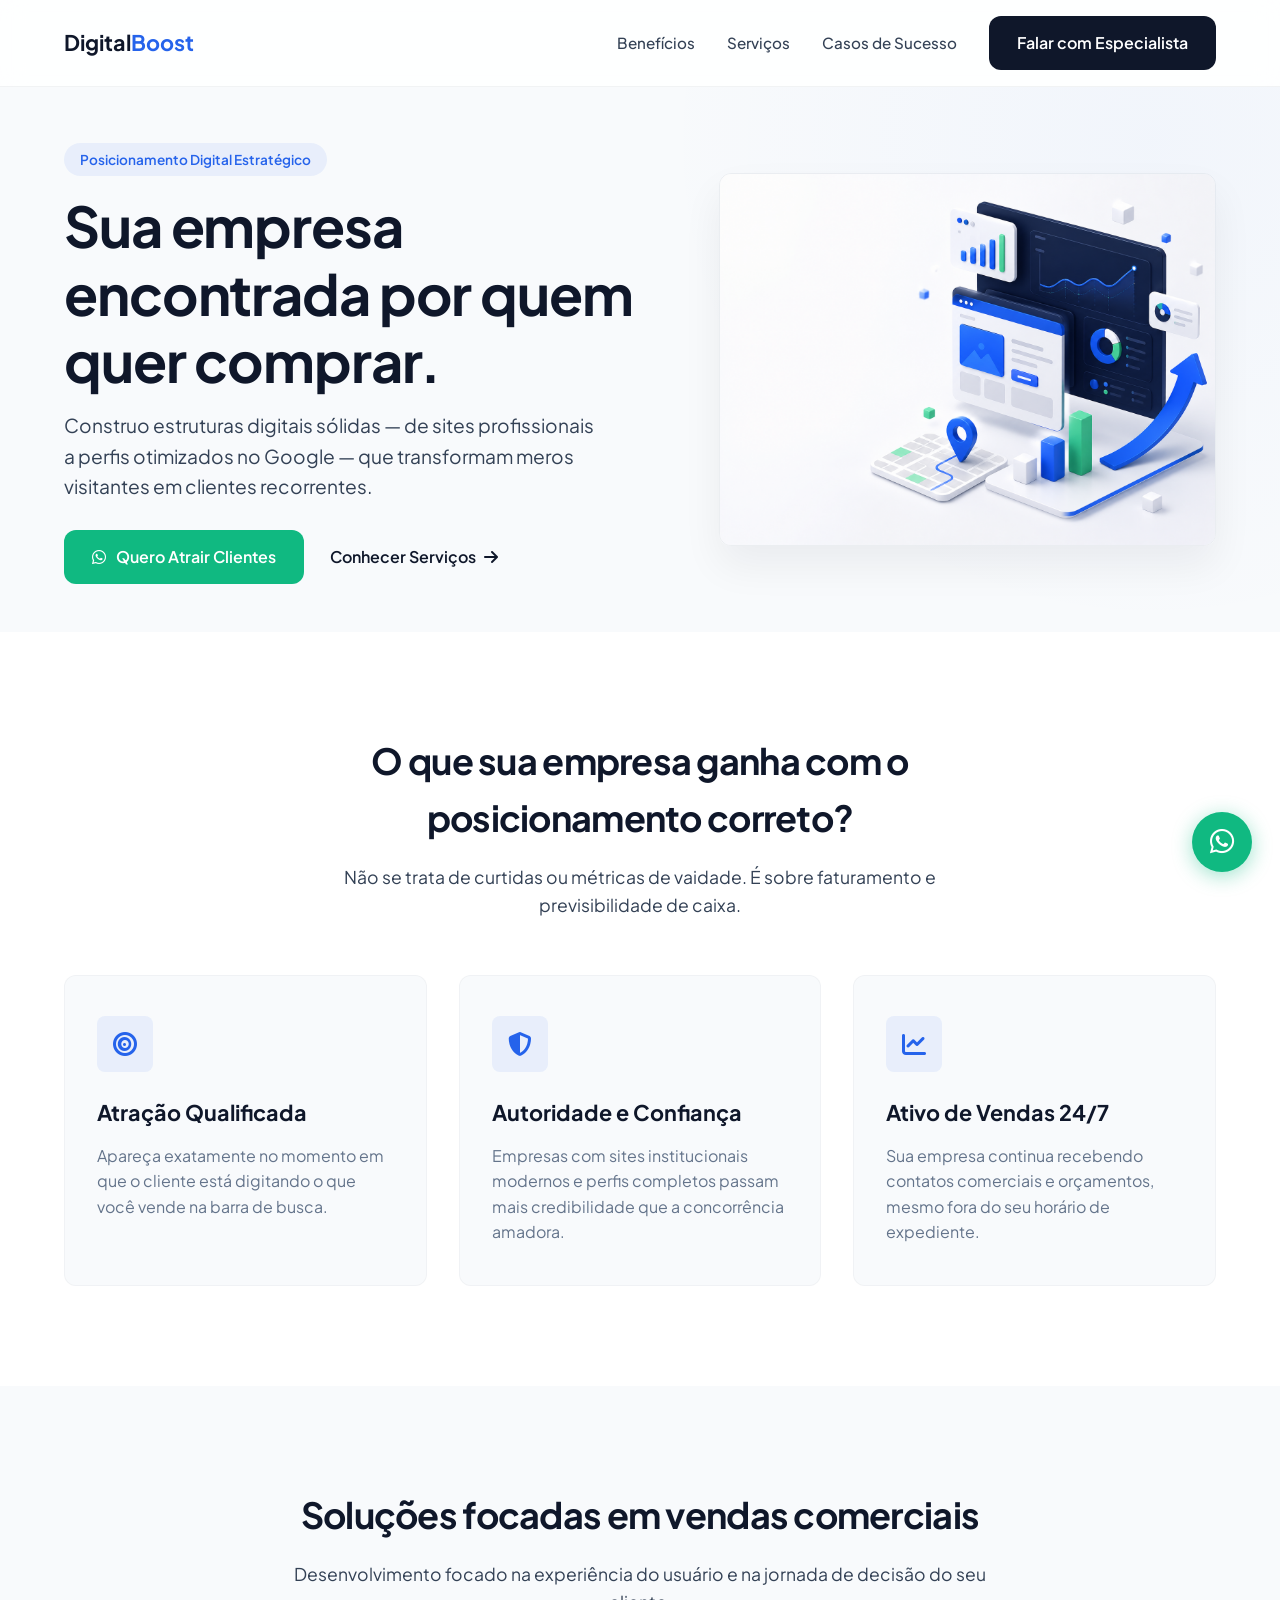
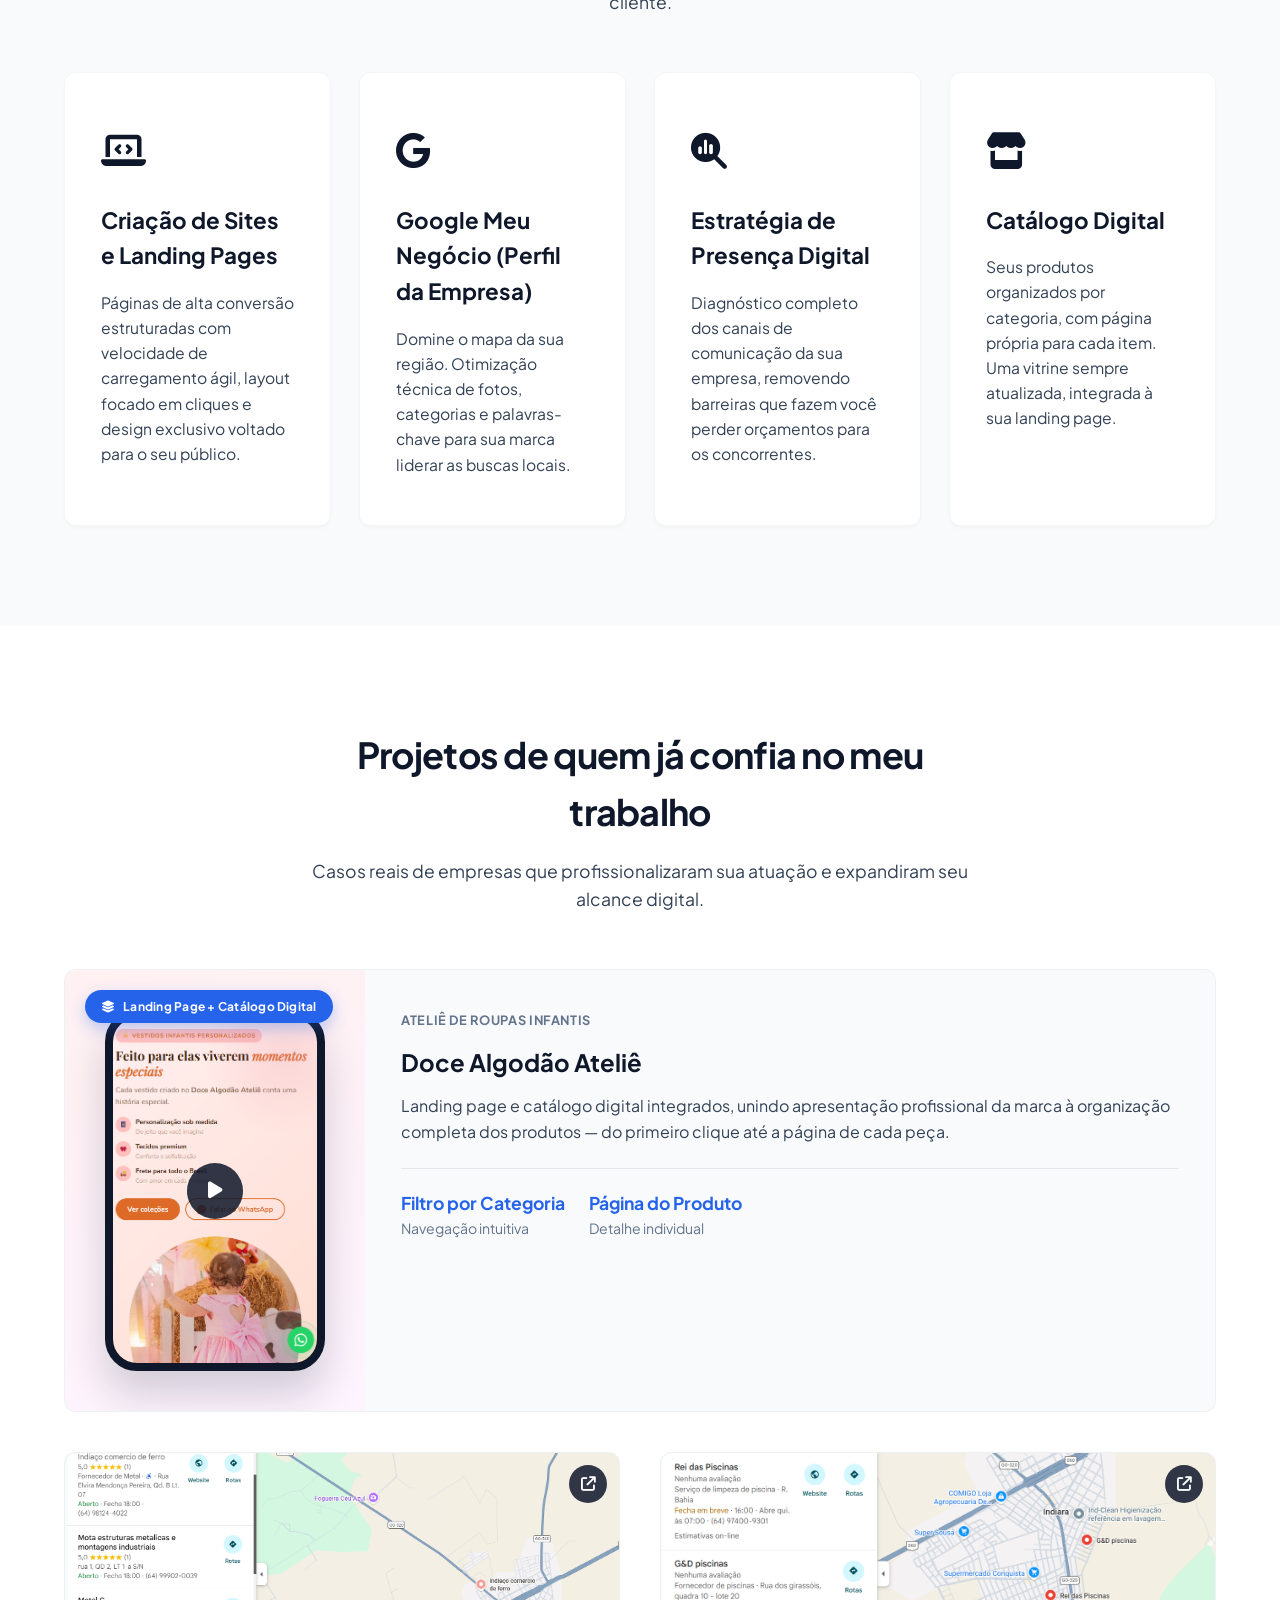
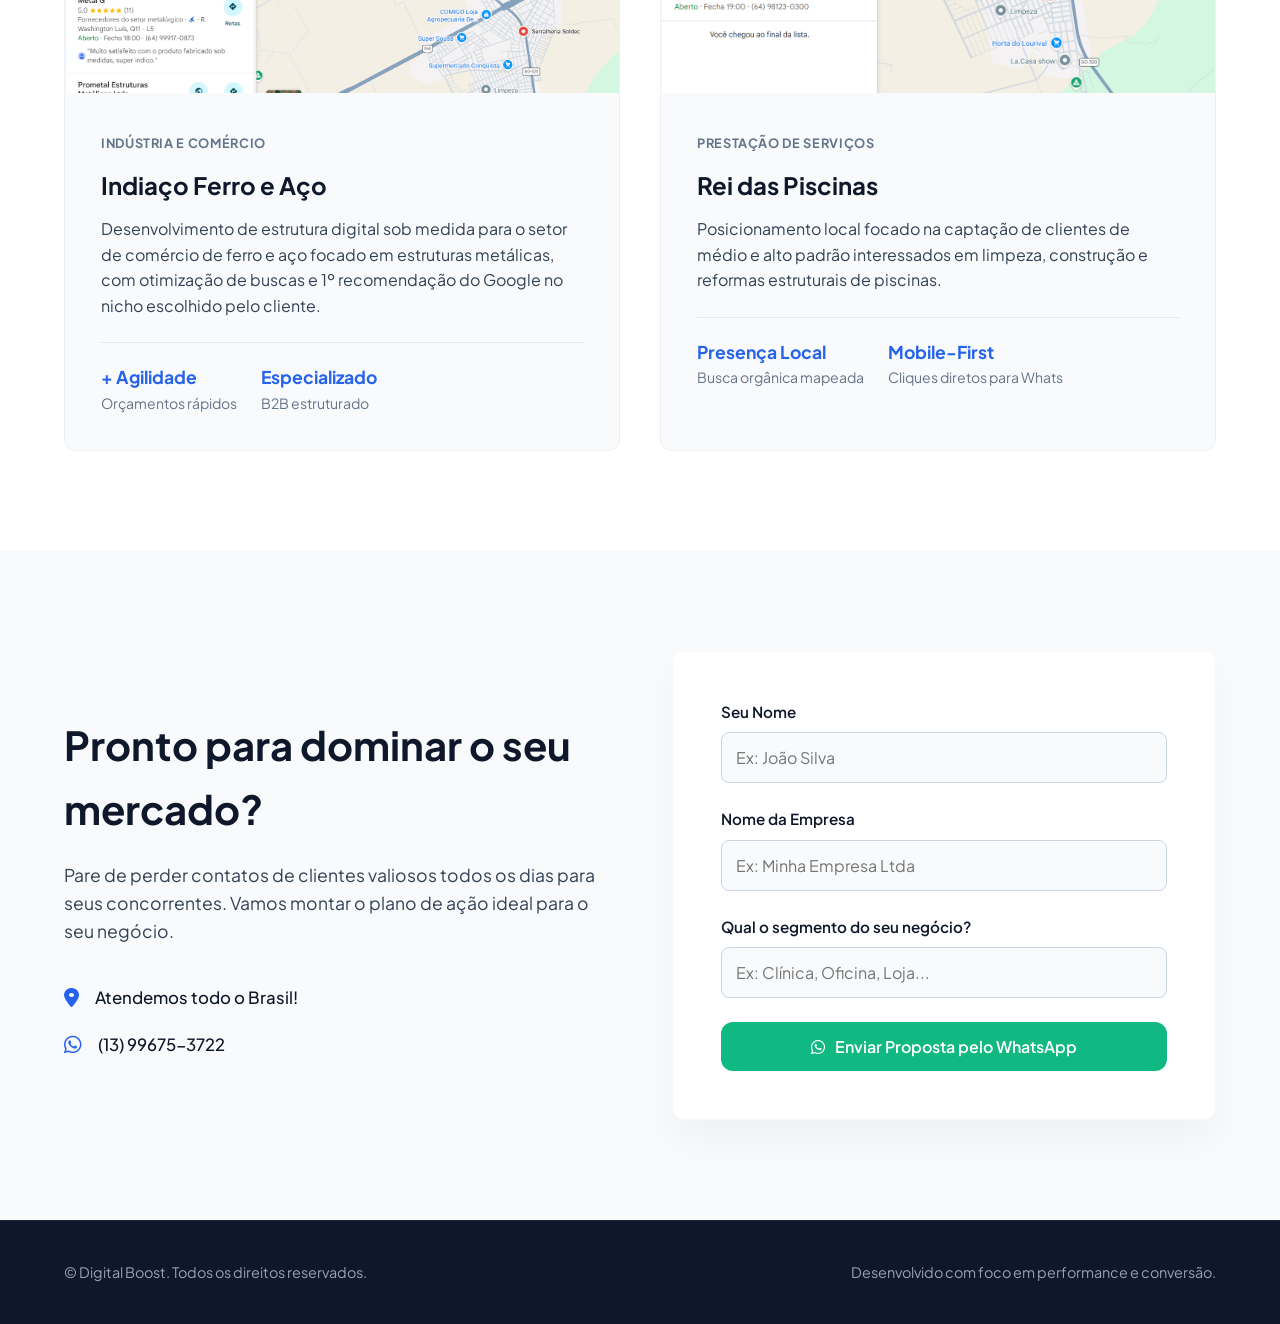
==== commit 220e8730: "Add novo Servico - Catalogo digital" ====
--- a/index.html
+++ b/index.html
@@ -147,6 +147,11 @@
                     <h3>Estratégia de Presença Digital</h3>
                     <p>Diagnóstico completo dos canais de comunicação da sua empresa, removendo barreiras que fazem você perder orçamentos para os concorrentes.</p>
                 </div>
+                <div class="servico-card">
+                    <div class="servico-icon"><i class="fa-solid fa-store" aria-hidden="true"></i></div>
+                    <h3>Catálogo Digital</h3>
+                    <p>Seus produtos organizados por categoria, com página própria para cada item. Uma vitrine sempre atualizada, integrada à sua landing page.</p>
+                </div>
             </div>
         </div>
     </section>
--- a/style.css
+++ b/style.css
@@ -296,10 +296,32 @@
     padding: 100px 0;
 }
 
+/* FIX: mobile-first — base é 1 coluna (celular), escala para 2 (tablet)
+   e 4 (desktop) via min-width, em vez de definir para desktop e reverter
+   depois num max-width. Suporta os 4 cards (3 originais + Catálogo Digital). */
 .servicos-grid {
     display: grid;
-    grid-template-columns: repeat(3, 1fr);
-    gap: 32px;
+    grid-template-columns: 1fr;
+    gap: 24px;
+}
+
+@media (min-width: 640px) {
+    .servicos-grid {
+        grid-template-columns: repeat(2, 1fr);
+        gap: 28px;
+    }
+}
+
+@media (min-width: 1200px) {
+    .servicos-grid {
+        grid-template-columns: repeat(4, 1fr);
+        gap: 28px;
+    }
+
+    /* Cards ficam mais estreitos com 4 colunas; reduz padding lateral */
+    .servico-card {
+        padding: 40px 28px;
+    }
 }
 
 .servico-card {
@@ -724,7 +746,6 @@
     }
 
     .beneficios-grid,
-    .servicos-grid,
     .portfolio-grid {
         grid-template-columns: 1fr;
         gap: 24px;
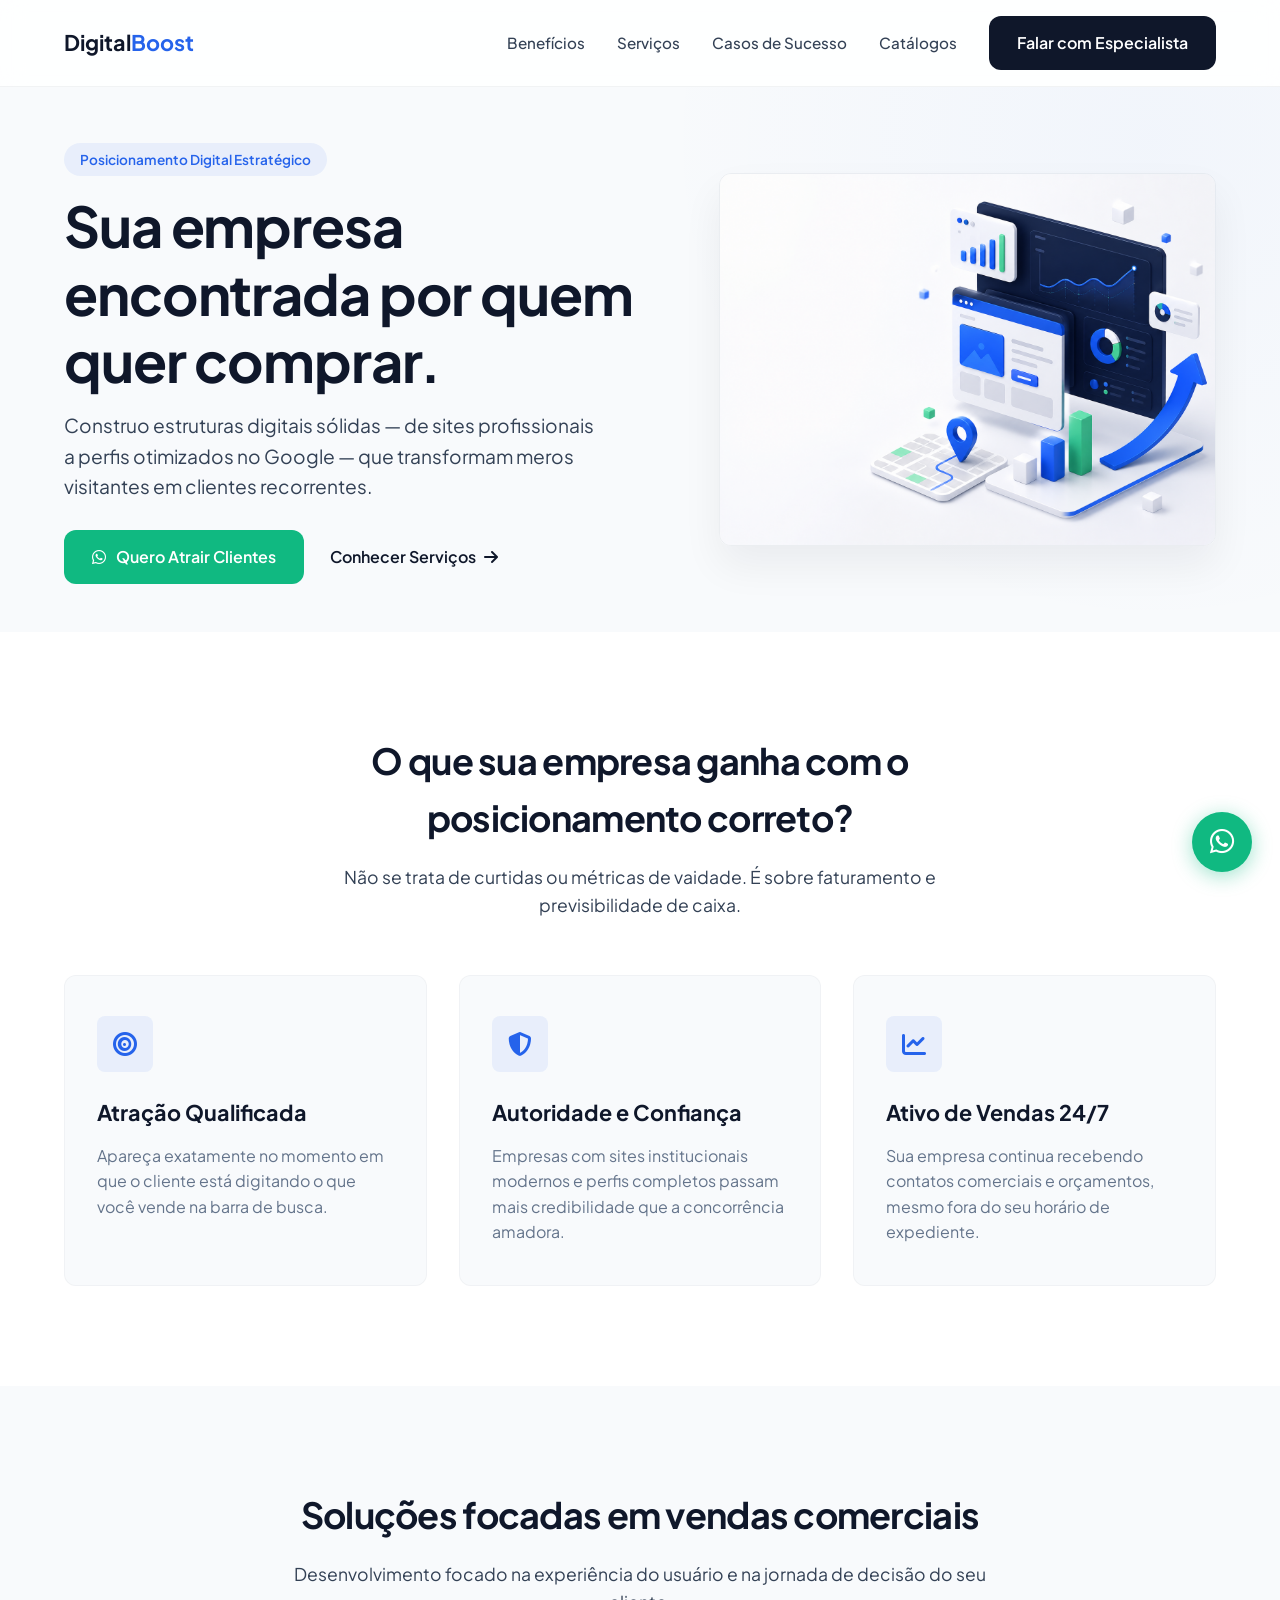
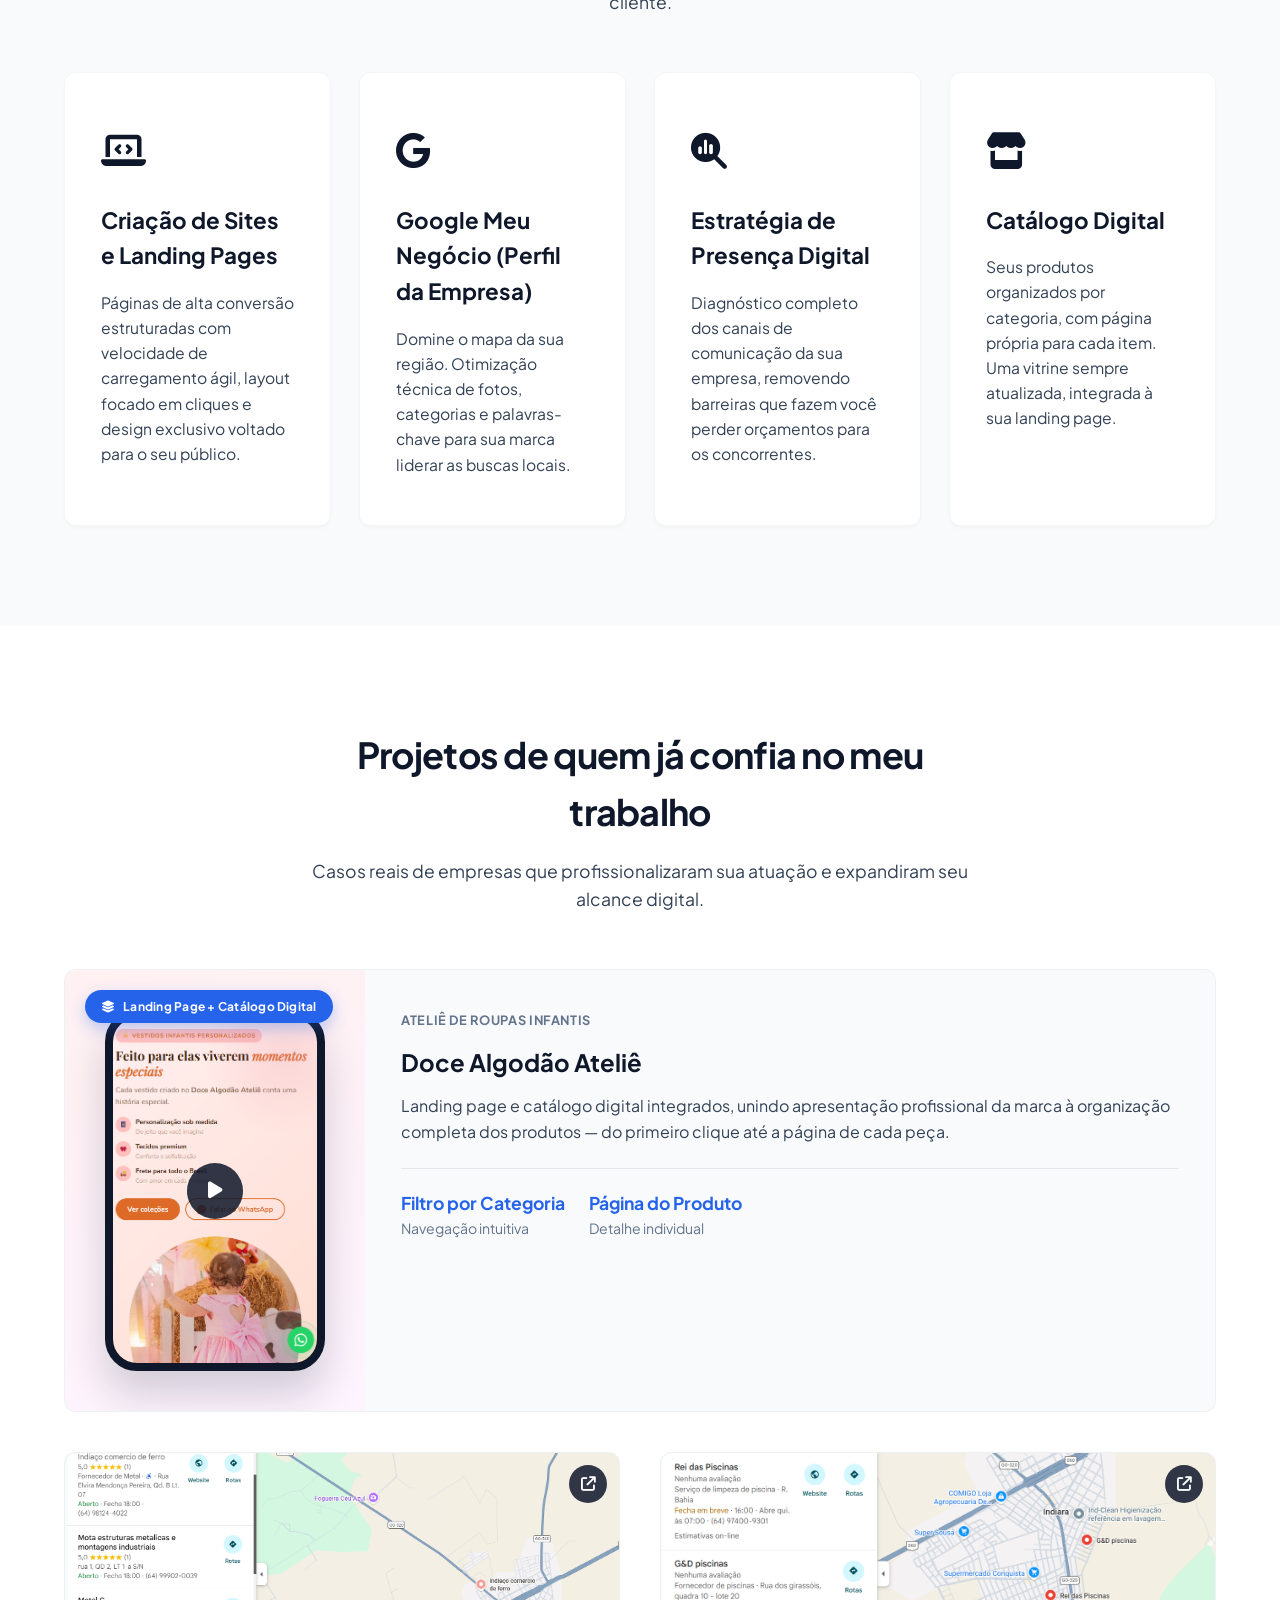
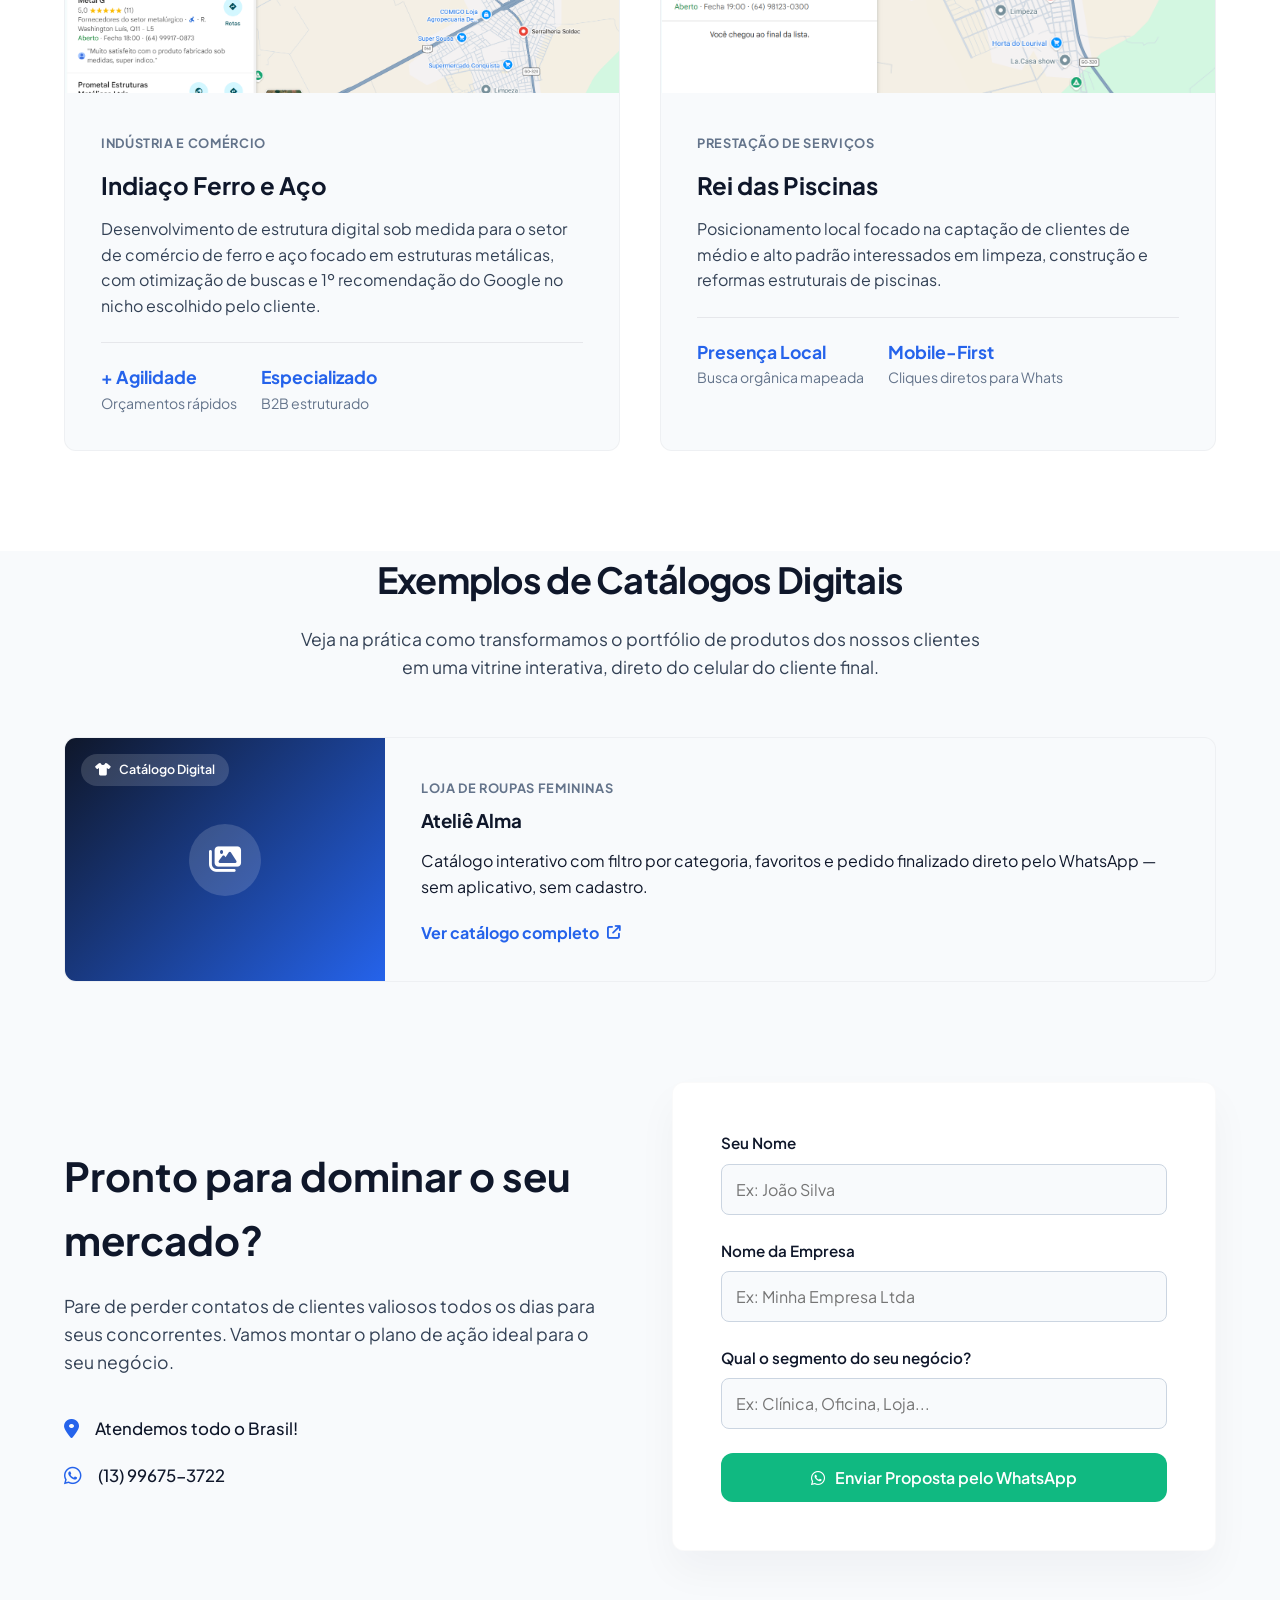
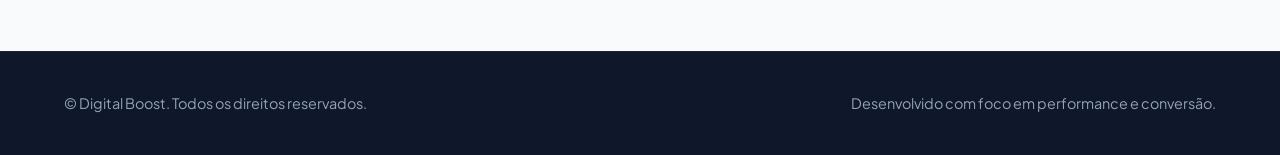
==== commit a31447cc: "Add template de catalogo" ====
--- a/index.html
+++ b/index.html
@@ -68,6 +68,7 @@
                 <a href="#beneficios">Benefícios</a>
                 <a href="#servicos">Serviços</a>
                 <a href="#experiencia">Casos de Sucesso</a>
+                <a href="#catalogos">Catálogos</a>
                 <a href="#contato" class="btn btn-secondary">Falar com Especialista</a>
             </nav>
             <button class="menu-toggle" aria-label="Abrir menu" aria-expanded="false" aria-controls="nav-menu">
@@ -230,6 +231,30 @@
         </div>
     </section>
 
+    <!-- Exemplos de Catálogos Digitais -->
+    <section id="catalogos" class="catalogos">
+        <div class="container">
+            <div class="section-header">
+                <h2>Exemplos de Catálogos Digitais</h2>
+                <p>Veja na prática como transformamos o portfólio de produtos dos nossos clientes em uma vitrine interativa, direto do celular do cliente final.</p>
+            </div>
+            <a href="catalogo-loja-roupas-femininas.html" target="_blank" rel="noopener noreferrer" class="catalogo-card" aria-label="Abrir exemplo de catálogo digital: Ateliê Alma, loja de roupas femininas">
+                <div class="catalogo-preview">
+                    <span class="catalogo-tag"><i class="fa-solid fa-shirt" aria-hidden="true"></i> Catálogo Digital</span>
+                    <div class="catalogo-mockup" aria-hidden="true">
+                        <i class="fa-solid fa-images"></i>
+                    </div>
+                </div>
+                <div class="catalogo-content">
+                    <span class="client-tag">Loja de Roupas Femininas</span>
+                    <h3>Ateliê Alma</h3>
+                    <p class="description">Catálogo interativo com filtro por categoria, favoritos e pedido finalizado direto pelo WhatsApp — sem aplicativo, sem cadastro.</p>
+                    <span class="catalogo-cta">Ver catálogo completo <i class="fa-solid fa-arrow-up-right-from-square" aria-hidden="true"></i></span>
+                </div>
+            </a>
+        </div>
+    </section>
+
     <!-- Contato -->
     <section id="contato" class="contato">
         <div class="container contato-container">
--- a/style.css
+++ b/style.css
@@ -421,6 +421,112 @@
 
 .portfolio-content {
     padding: 36px;
+}
+
+/* ==========================================================================
+   EXEMPLOS DE CATÁLOGOS DIGITAIS (card único, totalmente clicável)
+   ========================================================================== */
+.catalogo-card {
+    display: grid;
+    grid-template-columns: 1fr;
+    background: var(--bg-primary);
+    border-radius: var(--border-radius);
+    overflow: hidden;
+    border: 1px solid rgba(15, 23, 42, 0.04);
+    text-decoration: none;
+    color: inherit;
+    transition: transform var(--transition-normal), box-shadow var(--transition-normal);
+}
+
+.catalogo-card:hover,
+.catalogo-card:focus-visible {
+    transform: translateY(-4px);
+    box-shadow: 0 20px 40px rgba(15, 23, 42, 0.10);
+}
+
+.catalogo-preview {
+    position: relative;
+    height: 220px;
+    background: linear-gradient(135deg, var(--color-primary), var(--color-accent));
+    display: flex;
+    align-items: center;
+    justify-content: center;
+}
+
+.catalogo-tag {
+    position: absolute;
+    top: 16px;
+    left: 16px;
+    display: inline-flex;
+    align-items: center;
+    gap: 8px;
+    padding: 6px 14px;
+    border-radius: 999px;
+    background: rgba(255, 255, 255, 0.15);
+    color: #ffffff;
+    font-size: 0.78rem;
+    font-weight: 600;
+}
+
+.catalogo-mockup {
+    width: 72px;
+    height: 72px;
+    border-radius: 50%;
+    background: rgba(255, 255, 255, 0.15);
+    display: flex;
+    align-items: center;
+    justify-content: center;
+    color: #ffffff;
+    font-size: 1.8rem;
+    transition: transform var(--transition-fast);
+}
+
+.catalogo-card:hover .catalogo-mockup {
+    transform: scale(1.08);
+}
+
+.catalogo-content {
+    padding: 36px;
+}
+
+.catalogo-content .client-tag {
+    display: inline-block;
+    margin-bottom: 8px;
+}
+
+.catalogo-content h3 {
+    margin-bottom: 12px;
+}
+
+.catalogo-content .description {
+    margin-bottom: 20px;
+}
+
+.catalogo-cta {
+    display: inline-flex;
+    align-items: center;
+    gap: 8px;
+    font-weight: 700;
+    color: var(--color-accent);
+}
+
+.catalogo-cta i {
+    font-size: 0.85rem;
+    transition: transform var(--transition-fast);
+}
+
+.catalogo-card:hover .catalogo-cta i {
+    transform: translate(2px, -2px);
+}
+
+@media (min-width: 768px) {
+    .catalogo-card {
+        grid-template-columns: 320px 1fr;
+    }
+
+    .catalogo-preview {
+        height: 100%;
+    }
 }
 
 /* ==========================================================================
